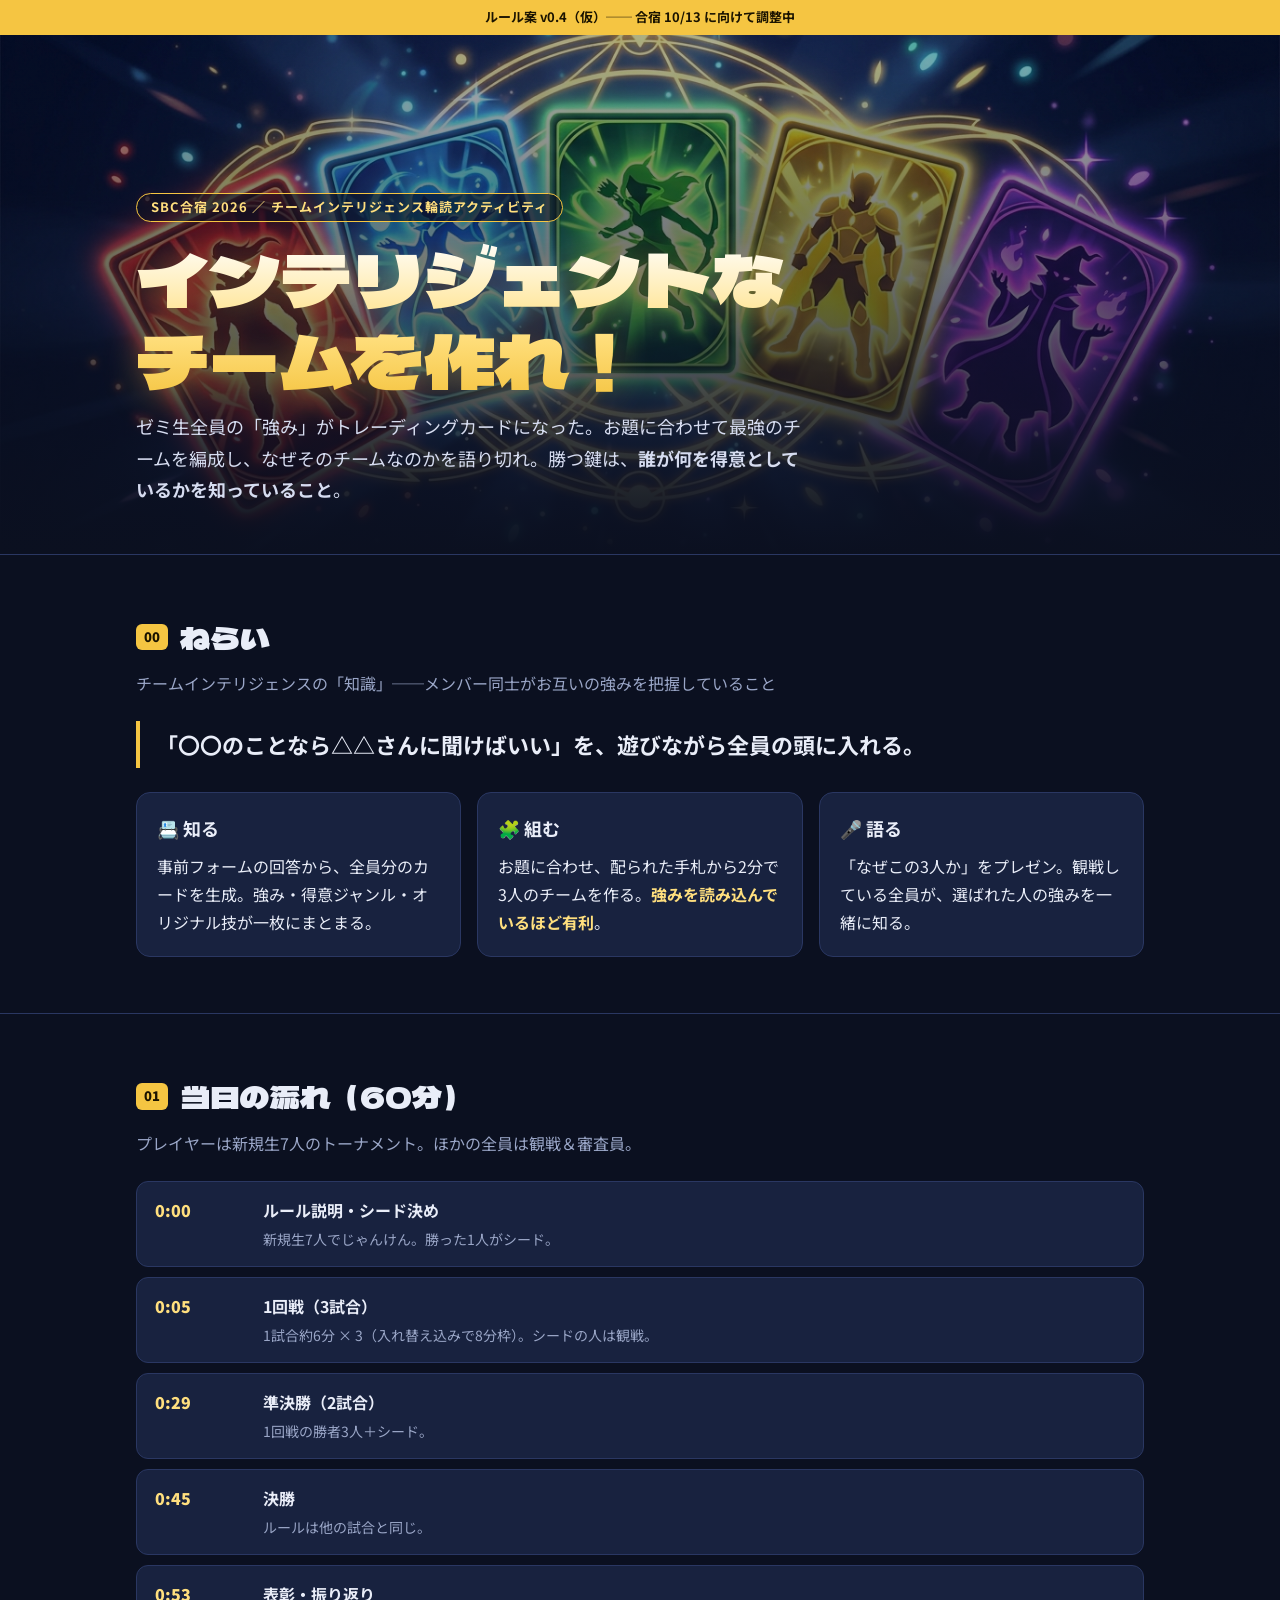
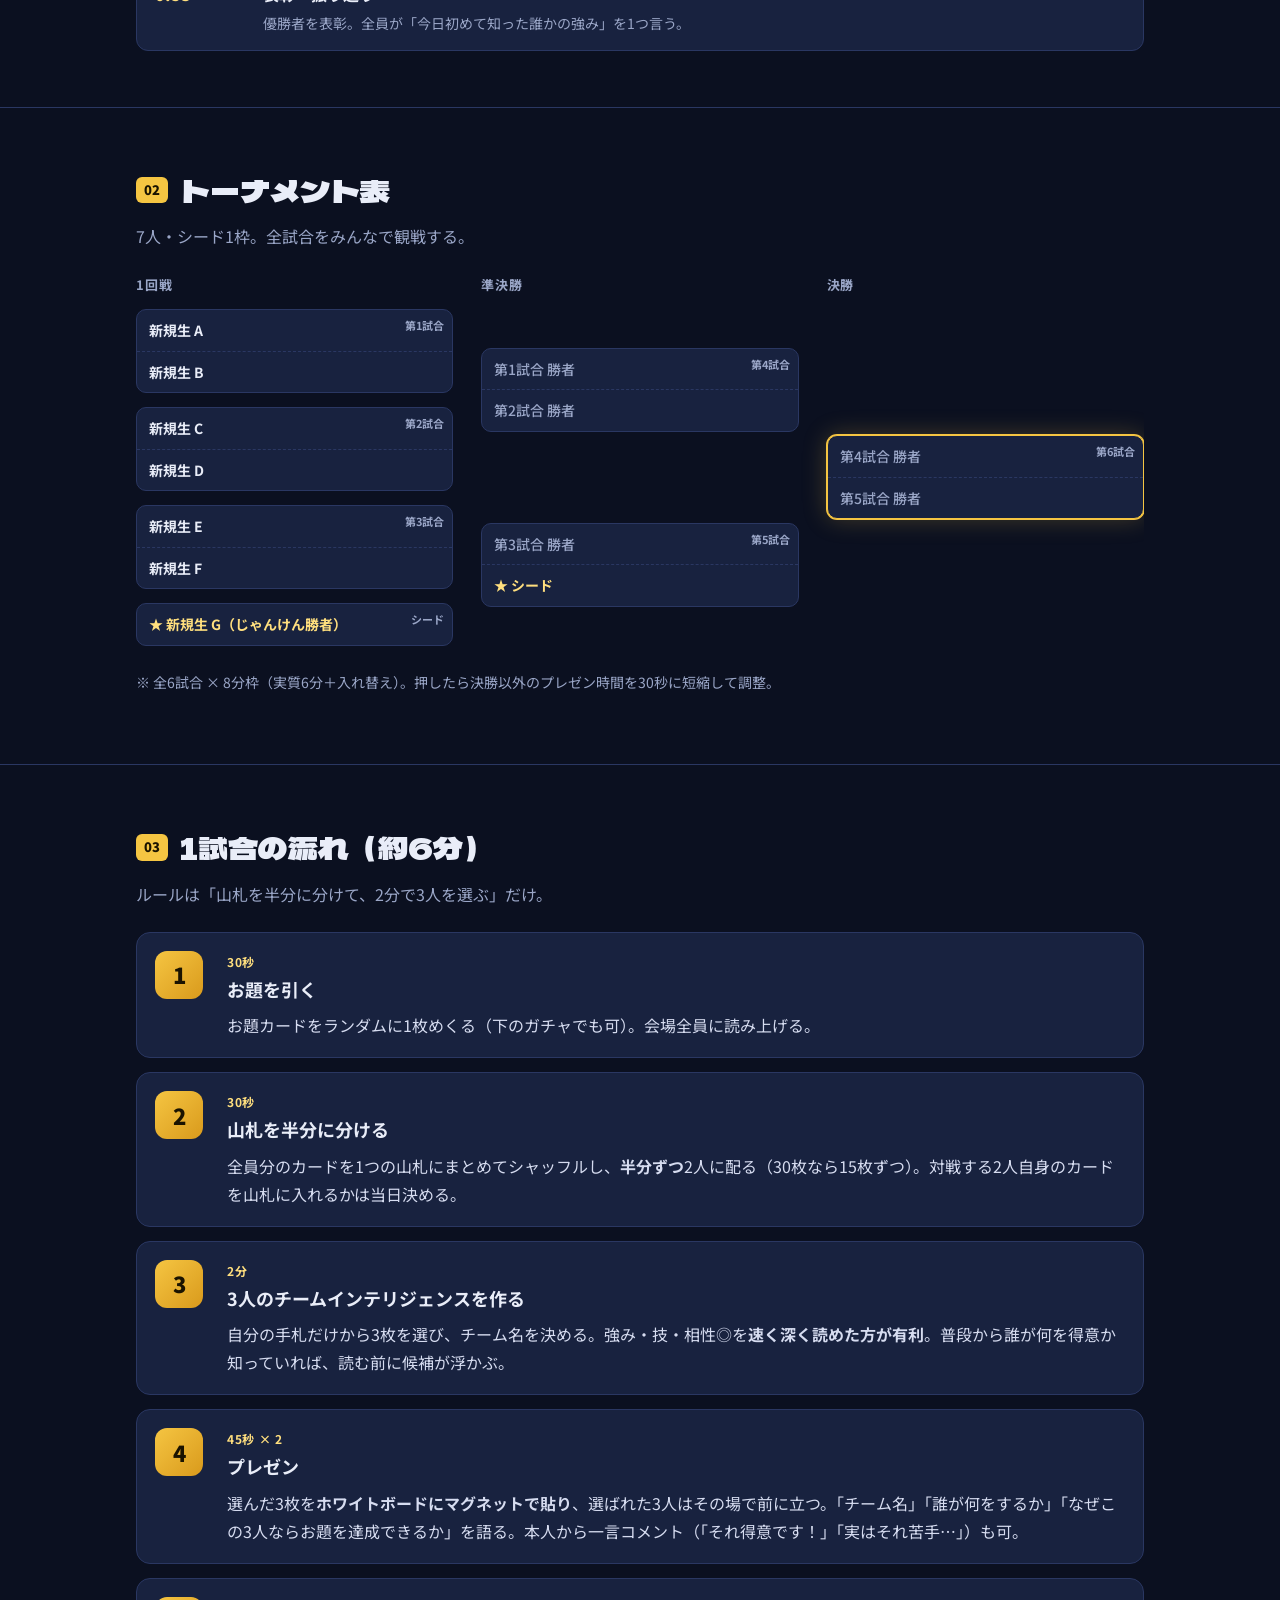
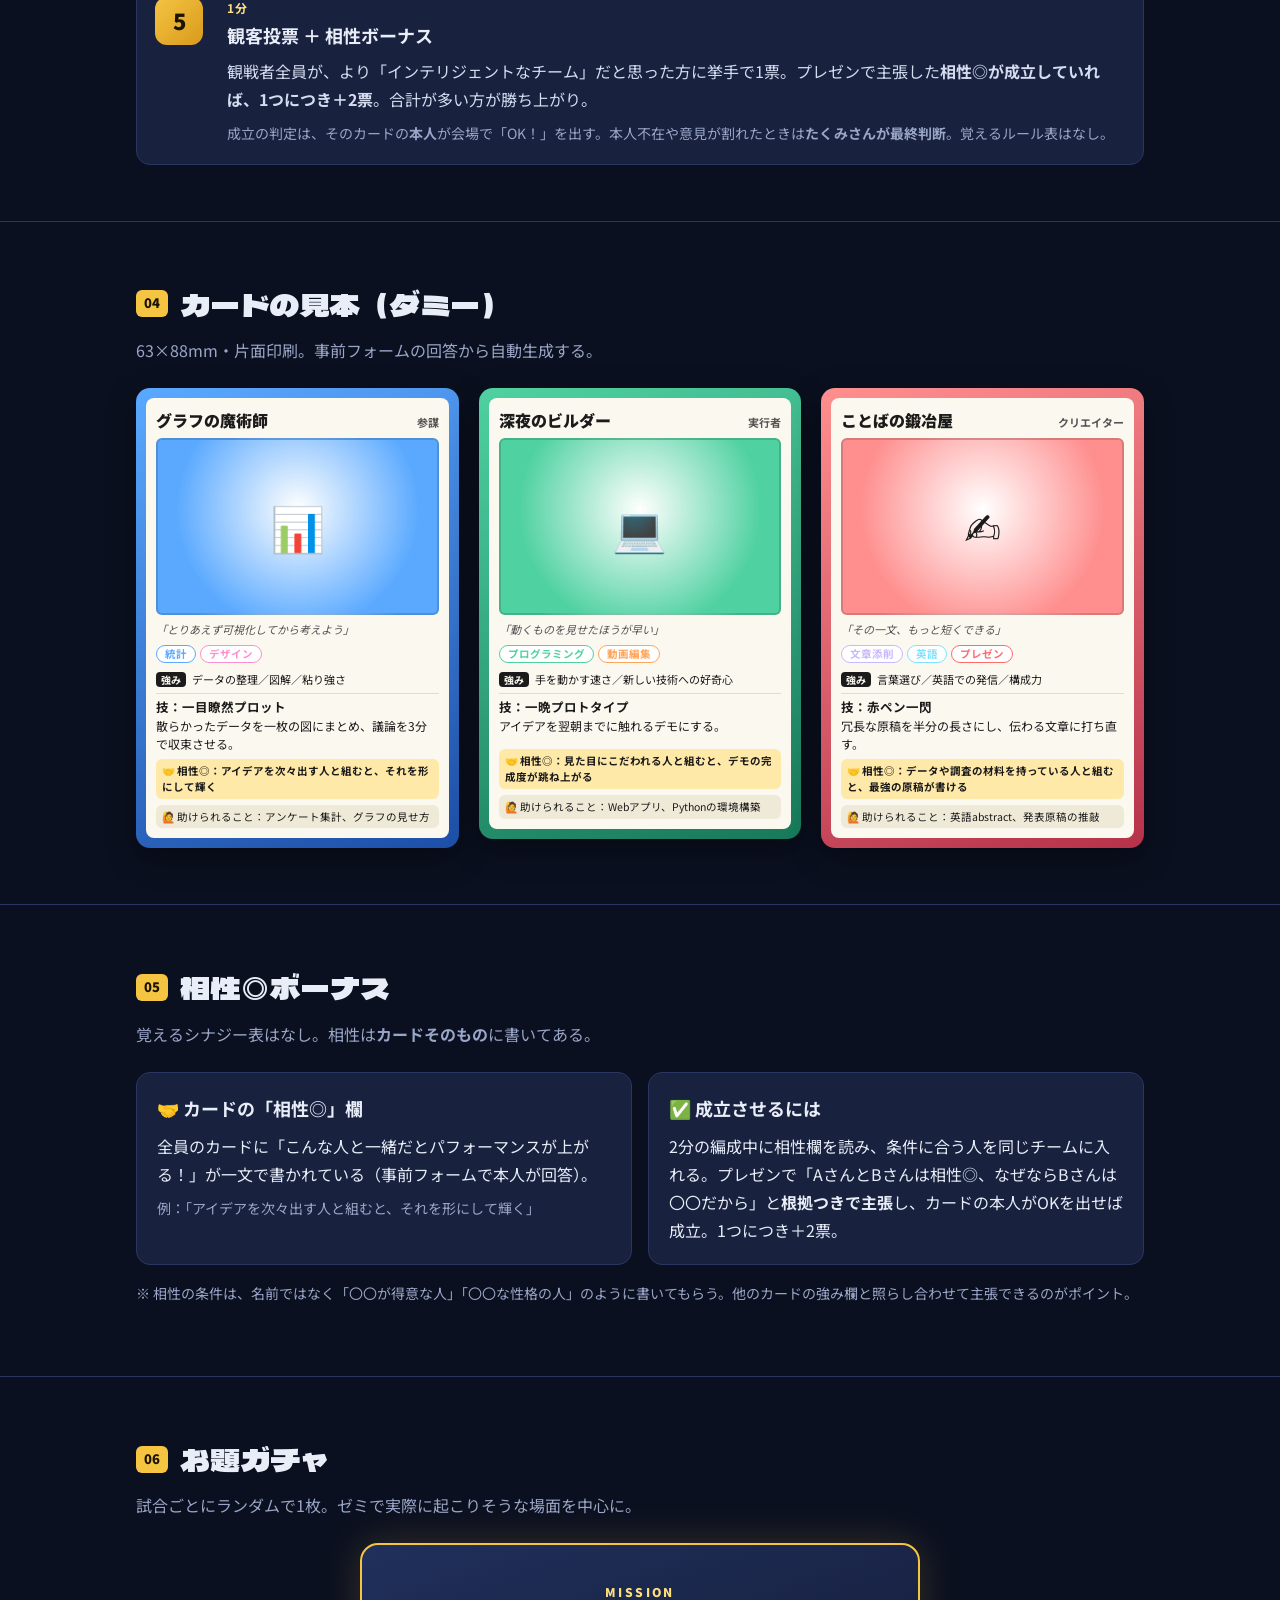
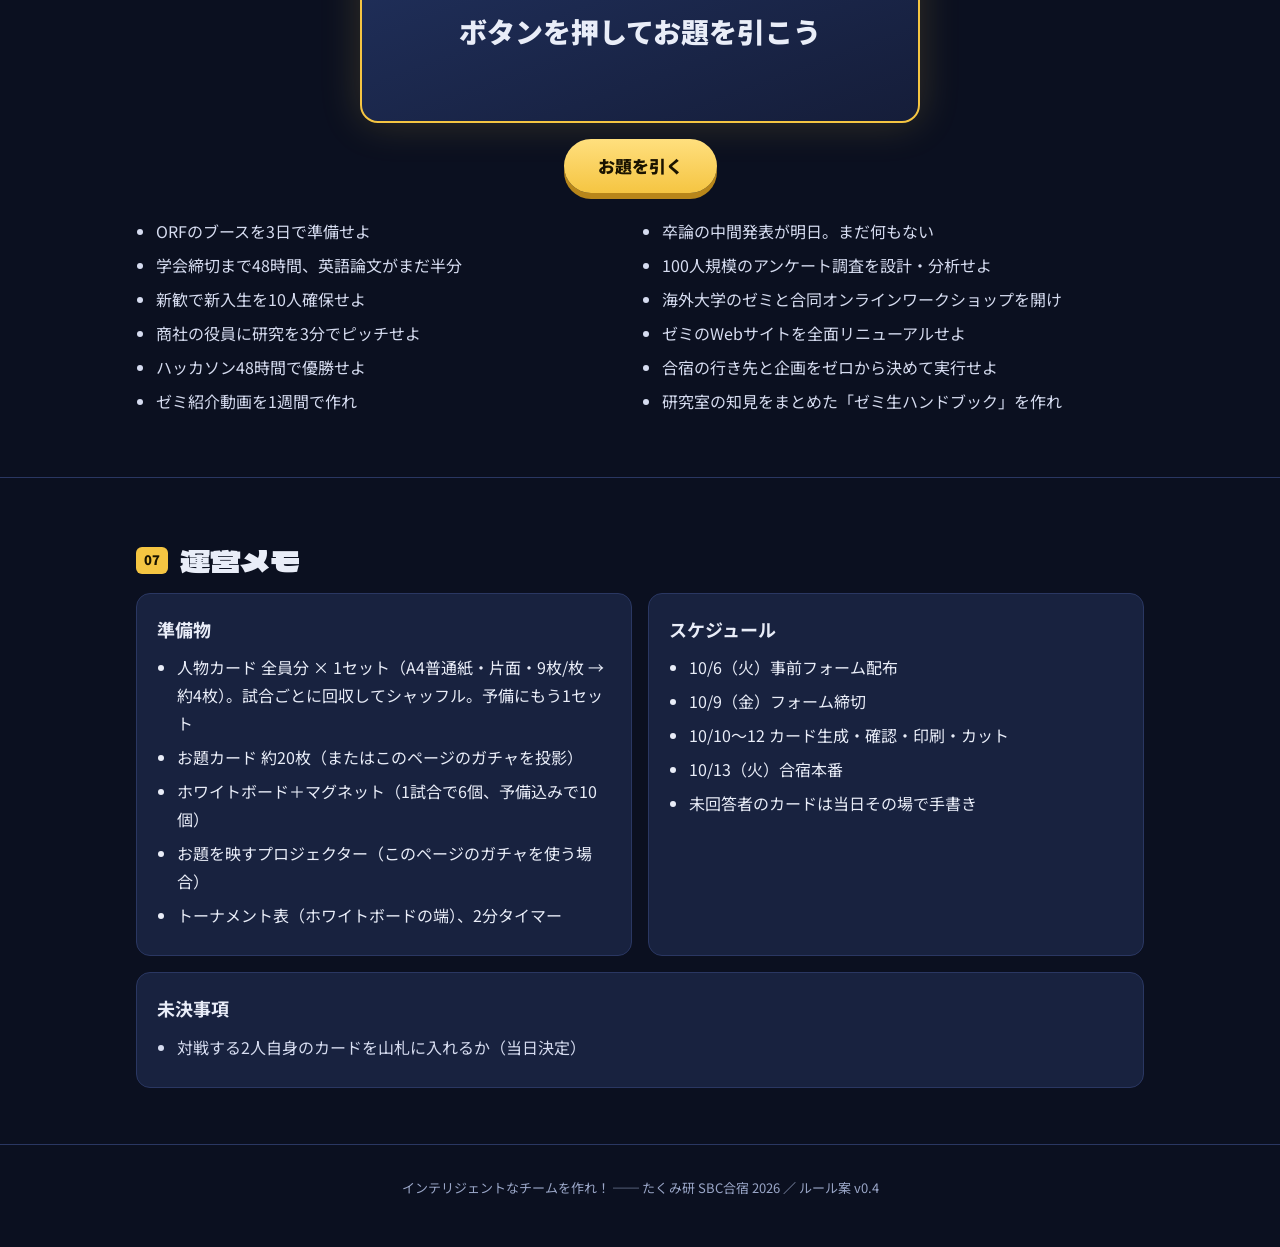
==== site/index.html @ b75a2017 "インテリジェントなチームを作れ！の仕様とルール説明ページを追加 Co-Authored-By: Claude Opus 5.5 (1M context) <noreply@anthropic.com>" ====
<!doctype html>
<html lang="ja">
<head>
<meta charset="utf-8">
<meta name="viewport" content="width=device-width, initial-scale=1">
<title>インテリジェントなチームを作れ！</title>
<meta name="description" content="SBC合宿 チームインテリジェンス輪読アクティビティ ルール説明（仮）">
<link rel="preconnect" href="https://fonts.googleapis.com">
<link rel="preconnect" href="https://fonts.gstatic.com" crossorigin>
<link href="https://fonts.googleapis.com/css2?family=Dela+Gothic+One&family=Noto+Sans+JP:wght@400;500;700;900&display=swap" rel="stylesheet">
<style>
:root{
  --bg:#0b1020; --bg2:#121a33; --panel:#18223f; --line:#2a3762;
  --text:#e9edf8; --muted:#9aa6c7; --gold:#f5c542; --gold2:#ffdf7e;
  --red:#ff6b6b; --blue:#5aa9ff; --green:#4fd1a1; --purple:#b48cff;
  --radius:14px;
}
*{box-sizing:border-box}
html{scroll-behavior:smooth}
body{margin:0;background:var(--bg);color:var(--text);font-family:"Noto Sans JP",system-ui,sans-serif;line-height:1.75;font-size:16px}
a{color:var(--gold2)}
.wrap{max-width:1040px;margin:0 auto;padding:0 16px}
.draft-banner{background:var(--gold);color:#1a1300;text-align:center;font-weight:700;font-size:13px;padding:6px 16px}

/* hero */
.hero{position:relative;min-height:520px;display:flex;align-items:flex-end;overflow:hidden;border-bottom:1px solid var(--line)}
.hero img{position:absolute;inset:0;width:100%;height:100%;object-fit:cover;opacity:.75}
.hero::after{content:"";position:absolute;inset:0;background:linear-gradient(180deg,rgba(11,16,32,.1) 0%,rgba(11,16,32,.55) 55%,var(--bg) 100%)}
.hero .wrap{position:relative;z-index:1;padding-bottom:48px;width:100%}
.eyebrow{display:inline-block;border:1px solid var(--gold);color:var(--gold2);border-radius:999px;padding:2px 14px;font-size:13px;font-weight:700;letter-spacing:.08em;background:rgba(11,16,32,.6)}
h1{font-family:"Dela Gothic One",sans-serif;font-weight:400;font-size:clamp(34px,7vw,72px);line-height:1.15;margin:14px 0 10px;
   background:linear-gradient(180deg,#fff 0%,var(--gold2) 60%,var(--gold) 100%);-webkit-background-clip:text;background-clip:text;color:transparent;
   filter:drop-shadow(0 4px 18px rgba(245,197,66,.35))}
.lead{font-size:clamp(15px,2.2vw,18px);color:#d6dcf0;max-width:680px;margin:0}

/* sections */
section{padding:56px 0;border-bottom:1px solid var(--line)}
h2{font-family:"Dela Gothic One",sans-serif;font-weight:400;font-size:clamp(22px,3.6vw,30px);margin:0 0 6px;display:flex;align-items:center;gap:12px}
h2 .num{font-family:"Noto Sans JP";font-weight:900;font-size:13px;color:#1a1300;background:var(--gold);border-radius:6px;padding:2px 8px}
.sub{color:var(--muted);margin:0 0 24px}
h3{font-size:18px;margin:0 0 8px}
.grid{display:grid;gap:16px}
.g2{grid-template-columns:repeat(auto-fit,minmax(280px,1fr))}
.g3{grid-template-columns:repeat(auto-fit,minmax(220px,1fr))}
.panel{background:var(--panel);border:1px solid var(--line);border-radius:var(--radius);padding:20px}
.panel p{margin:0}
.tag{display:inline-block;font-size:12px;font-weight:700;padding:1px 10px;border-radius:999px;border:1px solid currentColor;margin:2px 4px 2px 0;white-space:nowrap}
.t-stat{color:var(--blue)} .t-design{color:#ff8fd0} .t-prog{color:var(--green)} .t-eng{color:#7fe3ff}
.t-edit{color:#c9b8ff} .t-pres{color:var(--red)} .t-plan{color:var(--gold2)} .t-res{color:#9be37f} .t-video{color:#ffa65c}

/* concept */
.concept{display:grid;grid-template-columns:repeat(auto-fit,minmax(220px,1fr));gap:16px}
.concept .panel b{color:var(--gold2)}
.big-quote{font-size:clamp(18px,2.8vw,22px);font-weight:700;border-left:4px solid var(--gold);padding:4px 0 4px 16px;margin:0 0 24px}

/* timeline */
.timeline{list-style:none;margin:0;padding:0;display:grid;gap:10px}
.timeline li{display:grid;grid-template-columns:92px 1fr;gap:16px;align-items:start;background:var(--panel);border:1px solid var(--line);border-radius:12px;padding:14px 18px}
.timeline .time{font-weight:900;color:var(--gold2);font-variant-numeric:tabular-nums}
.timeline .what b{display:block}
.timeline .what span{color:var(--muted);font-size:14px}

/* bracket */
.bracket-wrap{overflow-x:auto;padding-bottom:8px}
.bracket{display:grid;grid-template-columns:repeat(3,minmax(190px,1fr));gap:28px;min-width:640px}
.round h4{margin:0 0 12px;font-size:13px;color:var(--muted);letter-spacing:.06em}
.round{display:flex;flex-direction:column}
.matches{display:flex;flex-direction:column;justify-content:space-around;flex:1;gap:14px}
.match{background:var(--panel);border:1px solid var(--line);border-radius:10px;overflow:hidden;position:relative}
.match .lbl{position:absolute;right:8px;top:6px;font-size:11px;color:var(--muted);font-weight:700}
.slot{padding:8px 12px;font-weight:700;font-size:14px}
.slot+.slot{border-top:1px dashed var(--line)}
.slot.seed{color:var(--gold2)}
.slot.tbd{color:var(--muted);font-weight:500}
.final .match{border-color:var(--gold);box-shadow:0 0 0 1px var(--gold),0 0 24px rgba(245,197,66,.25)}
.note{font-size:14px;color:var(--muted);margin-top:16px}

/* steps */
.steps{counter-reset:s;display:grid;gap:14px}
.step{display:grid;grid-template-columns:56px 1fr;gap:16px;background:var(--panel);border:1px solid var(--line);border-radius:var(--radius);padding:18px}
.step::before{counter-increment:s;content:counter(s);width:48px;height:48px;border-radius:12px;background:linear-gradient(135deg,var(--gold),#d99a1c);color:#1a1300;
  font-weight:900;font-size:22px;display:grid;place-items:center}
.step .meta{font-size:12px;font-weight:700;color:var(--gold2);letter-spacing:.06em}
.step h3{margin:2px 0 6px}
.step p{margin:0;color:#d6dcf0}
.step .eg{margin-top:8px;font-size:14px;color:var(--muted)}
.pill{display:inline-block;font-size:11px;font-weight:900;border-radius:6px;padding:1px 7px;margin-left:6px;vertical-align:2px}
.pill.d{background:#2b4a88;color:#cfe0ff} .pill.a{background:#7a2b3c;color:#ffd6de} .pill.c{background:#265c48;color:#cff5e5}

/* draft order */
.order{display:flex;flex-wrap:wrap;gap:6px;margin-top:8px}
.order span{font-size:13px;font-weight:700;padding:3px 10px;border-radius:8px}
.order .p1{background:#2b4a88} .order .p2{background:#7a2b3c}

/* cards */
.cards{display:grid;grid-template-columns:repeat(auto-fit,minmax(220px,1fr));gap:20px}
.tcard{aspect-ratio:63/88;border-radius:14px;padding:10px;background:linear-gradient(160deg,var(--c1),var(--c2));box-shadow:0 10px 30px rgba(0,0,0,.4);display:flex;flex-direction:column;color:#1b1b1b}
.tcard .inner{background:#fbf8ef;border-radius:8px;flex:1;display:flex;flex-direction:column;padding:10px;gap:6px;font-size:12px;line-height:1.5}
.tcard .head{display:flex;justify-content:space-between;align-items:baseline}
.tcard .name{font-weight:900;font-size:16px}
.tcard .role{font-size:11px;font-weight:700;color:#555}
.tcard .art{aspect-ratio:16/10;border-radius:6px;background:radial-gradient(circle at 50% 40%,rgba(255,255,255,.9),var(--c1) 70%);display:grid;place-items:center;font-size:44px;border:2px solid rgba(0,0,0,.15)}
.tcard .catch{font-style:italic;color:#555;font-size:11px}
.tcard .tags .tag{background:#fff;font-size:10.5px;padding:0 8px}
.tcard .str{font-size:11px}
.tcard .str b{background:#1b1b1b;color:#fbf8ef;border-radius:4px;padding:0 5px;margin-right:4px;font-size:10px}
.tcard .move{border-top:1px solid #ddd;padding-top:4px}
.tcard .move b{display:block;font-size:12.5px}
.tcard .aisho{margin-top:auto;font-size:10.5px;font-weight:700;background:#ffe9a8;border-radius:6px;padding:4px 6px}
.tcard .help{font-size:10.5px;background:#efe9d8;border-radius:6px;padding:4px 6px}

/* aisho */
table{width:100%;border-collapse:collapse;font-size:15px}
th,td{text-align:left;padding:10px 12px;border-bottom:1px solid var(--line);vertical-align:top}
th{font-size:12px;color:var(--muted);letter-spacing:.06em}
td.name{font-weight:900;color:var(--gold2);white-space:nowrap}
.table-wrap{overflow-x:auto;background:var(--panel);border:1px solid var(--line);border-radius:var(--radius)}

/* odai */
.gacha{display:grid;gap:16px;grid-template-columns:1fr;justify-items:center;text-align:center}
.odai-card{width:min(100%,560px);min-height:180px;border-radius:18px;padding:26px 24px;background:linear-gradient(160deg,#20305c,#151d39);border:2px solid var(--gold);
  box-shadow:0 0 40px rgba(245,197,66,.18);display:flex;flex-direction:column;justify-content:center;gap:10px}
.odai-card .k{font-size:12px;letter-spacing:.2em;color:var(--gold2);font-weight:900}
.odai-card .t{font-size:clamp(20px,3.4vw,28px);font-weight:900;line-height:1.4}
.odai-card .d{color:var(--muted);font-size:14px}
.odai-card.spin{animation:pop .45s ease}
@keyframes pop{0%{transform:scale(.94) rotateY(70deg);opacity:.2}100%{transform:none;opacity:1}}
button.draw{font:inherit;font-weight:900;font-size:17px;border:0;border-radius:999px;padding:12px 34px;cursor:pointer;color:#1a1300;
  background:linear-gradient(180deg,var(--gold2),var(--gold));box-shadow:0 6px 0 #b8861a}
button.draw:active{transform:translateY(3px);box-shadow:0 3px 0 #b8861a}
.odai-list{columns:2 280px;column-gap:24px;margin:24px 0 0;padding-left:20px;text-align:left;color:#d6dcf0}
.odai-list li{break-inside:avoid;margin-bottom:6px}

.karuta{display:grid;grid-template-columns:repeat(auto-fit,minmax(220px,1fr));gap:12px}
.karuta div{background:#f3ead2;color:#3a2a10;border-radius:10px;padding:14px 16px;font-weight:700;border:3px double #b48a3a}
.karuta small{display:block;font-weight:500;color:#7a6a4a;margin-top:4px}

ul.check{margin:0;padding-left:20px}
ul.check li{margin-bottom:6px}
.open li{color:#d6dcf0}
footer{padding:32px 0 48px;color:var(--muted);font-size:13px;text-align:center}

@media (max-width:560px){
  .timeline li{grid-template-columns:1fr;gap:2px}
  .step{grid-template-columns:1fr}
  .hero{min-height:440px}
}
</style>
</head>
<body>

<div class="draft-banner">ルール案 v0.4（仮）── 合宿 10/13 に向けて調整中</div>

<header class="hero">
  <img src="images/hero.jpg" alt="">
  <div class="wrap">
    <span class="eyebrow">SBC合宿 2026 ／ チームインテリジェンス輪読アクティビティ</span>
    <h1>インテリジェントな<br>チームを作れ！</h1>
    <p class="lead">ゼミ生全員の「強み」がトレーディングカードになった。お題に合わせて最強のチームを編成し、なぜそのチームなのかを語り切れ。勝つ鍵は、<b>誰が何を得意としているかを知っていること</b>。</p>
  </div>
</header>

<main>

<section id="why">
  <div class="wrap">
    <h2><span class="num">00</span>ねらい</h2>
    <p class="sub">チームインテリジェンスの「知識」──メンバー同士がお互いの強みを把握していること</p>
    <p class="big-quote">「〇〇のことなら△△さんに聞けばいい」を、遊びながら全員の頭に入れる。</p>
    <div class="concept">
      <div class="panel"><h3>📇 知る</h3><p>事前フォームの回答から、全員分のカードを生成。強み・得意ジャンル・オリジナル技が一枚にまとまる。</p></div>
      <div class="panel"><h3>🧩 組む</h3><p>お題に合わせ、配られた手札から2分で3人のチームを作る。<b>強みを読み込んでいるほど有利</b>。</p></div>
      <div class="panel"><h3>🎤 語る</h3><p>「なぜこの3人か」をプレゼン。観戦している全員が、選ばれた人の強みを一緒に知る。</p></div>
    </div>
  </div>
</section>

<section id="flow">
  <div class="wrap">
    <h2><span class="num">01</span>当日の流れ（60分）</h2>
    <p class="sub">プレイヤーは新規生7人のトーナメント。ほかの全員は観戦＆審査員。</p>
    <ol class="timeline">
      <li><div class="time">0:00</div><div class="what"><b>ルール説明・シード決め</b><span>新規生7人でじゃんけん。勝った1人がシード。</span></div></li>
      <li><div class="time">0:05</div><div class="what"><b>1回戦（3試合）</b><span>1試合約6分 × 3（入れ替え込みで8分枠）。シードの人は観戦。</span></div></li>
      <li><div class="time">0:29</div><div class="what"><b>準決勝（2試合）</b><span>1回戦の勝者3人＋シード。</span></div></li>
      <li><div class="time">0:45</div><div class="what"><b>決勝</b><span>ルールは他の試合と同じ。</span></div></li>
      <li><div class="time">0:53</div><div class="what"><b>表彰・振り返り</b><span>優勝者を表彰。全員が「今日初めて知った誰かの強み」を1つ言う。</span></div></li>
    </ol>
  </div>
</section>

<section id="bracket">
  <div class="wrap">
    <h2><span class="num">02</span>トーナメント表</h2>
    <p class="sub">7人・シード1枠。全試合をみんなで観戦する。</p>
    <div class="bracket-wrap">
      <div class="bracket">
        <div class="round">
          <h4>1回戦</h4>
          <div class="matches">
            <div class="match"><span class="lbl">第1試合</span><div class="slot">新規生 A</div><div class="slot">新規生 B</div></div>
            <div class="match"><span class="lbl">第2試合</span><div class="slot">新規生 C</div><div class="slot">新規生 D</div></div>
            <div class="match"><span class="lbl">第3試合</span><div class="slot">新規生 E</div><div class="slot">新規生 F</div></div>
            <div class="match"><span class="lbl">シード</span><div class="slot seed">★ 新規生 G（じゃんけん勝者）</div></div>
          </div>
        </div>
        <div class="round">
          <h4>準決勝</h4>
          <div class="matches">
            <div class="match"><span class="lbl">第4試合</span><div class="slot tbd">第1試合 勝者</div><div class="slot tbd">第2試合 勝者</div></div>
            <div class="match"><span class="lbl">第5試合</span><div class="slot tbd">第3試合 勝者</div><div class="slot seed">★ シード</div></div>
          </div>
        </div>
        <div class="round final">
          <h4>決勝</h4>
          <div class="matches">
            <div class="match"><span class="lbl">第6試合</span><div class="slot tbd">第4試合 勝者</div><div class="slot tbd">第5試合 勝者</div></div>
          </div>
        </div>
      </div>
    </div>
    <p class="note">※ 全6試合 × 8分枠（実質6分＋入れ替え）。押したら決勝以外のプレゼン時間を30秒に短縮して調整。</p>
  </div>
</section>

<section id="match">
  <div class="wrap">
    <h2><span class="num">03</span>1試合の流れ（約6分）</h2>
    <p class="sub">ルールは「山札を半分に分けて、2分で3人を選ぶ」だけ。</p>
    <div class="steps">
      <div class="step"><div>
        <div class="meta">30秒</div>
        <h3>お題を引く</h3>
        <p>お題カードをランダムに1枚めくる（下のガチャでも可）。会場全員に読み上げる。</p>
      </div></div>
      <div class="step"><div>
        <div class="meta">30秒</div>
        <h3>山札を半分に分ける</h3>
        <p>全員分のカードを1つの山札にまとめてシャッフルし、<b>半分ずつ</b>2人に配る（30枚なら15枚ずつ）。対戦する2人自身のカードを山札に入れるかは当日決める。</p>
      </div></div>
      <div class="step"><div>
        <div class="meta">2分</div>
        <h3>3人のチームインテリジェンスを作る</h3>
        <p>自分の手札だけから3枚を選び、チーム名を決める。強み・技・相性◎を<b>速く深く読めた方が有利</b>。普段から誰が何を得意か知っていれば、読む前に候補が浮かぶ。</p>
      </div></div>
      <div class="step"><div>
        <div class="meta">45秒 × 2</div>
        <h3>プレゼン</h3>
        <p>選んだ3枚を<b>ホワイトボードにマグネットで貼り</b>、選ばれた3人はその場で前に立つ。「チーム名」「誰が何をするか」「なぜこの3人ならお題を達成できるか」を語る。本人から一言コメント（「それ得意です！」「実はそれ苦手…」）も可。</p>
      </div></div>
      <div class="step"><div>
        <div class="meta">1分</div>
        <h3>観客投票 ＋ 相性ボーナス</h3>
        <p>観戦者全員が、より「インテリジェントなチーム」だと思った方に挙手で1票。プレゼンで主張した<b>相性◎が成立していれば、1つにつき＋2票</b>。合計が多い方が勝ち上がり。</p>
        <p class="eg">成立の判定は、そのカードの<b>本人</b>が会場で「OK！」を出す。本人不在や意見が割れたときは<b>たくみさんが最終判断</b>。覚えるルール表はなし。</p>
      </div></div>
    </div>
  </div>
</section>

<section id="cards">
  <div class="wrap">
    <h2><span class="num">04</span>カードの見本（ダミー）</h2>
    <p class="sub">63×88mm・片面印刷。事前フォームの回答から自動生成する。</p>
    <div class="cards">
      <div class="tcard" style="--c1:#5aa9ff;--c2:#1d4fa8"><div class="inner">
        <div class="head"><span class="name">グラフの魔術師</span><span class="role">参謀</span></div>
        <div class="art">📊</div>
        <div class="catch">「とりあえず可視化してから考えよう」</div>
        <div class="tags"><span class="tag t-stat">統計</span><span class="tag t-design">デザイン</span></div>
        <div class="str"><b>強み</b> データの整理／図解／粘り強さ</div>
        <div class="move"><b>技：一目瞭然プロット</b>散らかったデータを一枚の図にまとめ、議論を3分で収束させる。</div>
        <div class="aisho">🤝 相性◎：アイデアを次々出す人と組むと、それを形にして輝く</div>
        <div class="help">🙋 助けられること：アンケート集計、グラフの見せ方</div>
      </div></div>
      <div class="tcard" style="--c1:#4fd1a1;--c2:#17795a"><div class="inner">
        <div class="head"><span class="name">深夜のビルダー</span><span class="role">実行者</span></div>
        <div class="art">💻</div>
        <div class="catch">「動くものを見せたほうが早い」</div>
        <div class="tags"><span class="tag t-prog">プログラミング</span><span class="tag t-video">動画編集</span></div>
        <div class="str"><b>強み</b> 手を動かす速さ／新しい技術への好奇心</div>
        <div class="move"><b>技：一晩プロトタイプ</b>アイデアを翌朝までに触れるデモにする。</div>
        <div class="aisho">🤝 相性◎：見た目にこだわれる人と組むと、デモの完成度が跳ね上がる</div>
        <div class="help">🙋 助けられること：Webアプリ、Pythonの環境構築</div>
      </div></div>
      <div class="tcard" style="--c1:#ff8f8f;--c2:#b6324a"><div class="inner">
        <div class="head"><span class="name">ことばの鍛冶屋</span><span class="role">クリエイター</span></div>
        <div class="art">✍️</div>
        <div class="catch">「その一文、もっと短くできる」</div>
        <div class="tags"><span class="tag t-edit">文章添削</span><span class="tag t-eng">英語</span><span class="tag t-pres">プレゼン</span></div>
        <div class="str"><b>強み</b> 言葉選び／英語での発信／構成力</div>
        <div class="move"><b>技：赤ペン一閃</b>冗長な原稿を半分の長さにし、伝わる文章に打ち直す。</div>
        <div class="aisho">🤝 相性◎：データや調査の材料を持っている人と組むと、最強の原稿が書ける</div>
        <div class="help">🙋 助けられること：英語abstract、発表原稿の推敲</div>
      </div></div>
    </div>
  </div>
</section>

<section id="synergy">
  <div class="wrap">
    <h2><span class="num">05</span>相性◎ボーナス</h2>
    <p class="sub">覚えるシナジー表はなし。相性は<b>カードそのもの</b>に書いてある。</p>
    <div class="grid g2">
      <div class="panel">
        <h3>🤝 カードの「相性◎」欄</h3>
        <p>全員のカードに「こんな人と一緒だとパフォーマンスが上がる！」が一文で書かれている（事前フォームで本人が回答）。</p>
        <p class="eg" style="margin-top:8px;color:var(--muted);font-size:14px">例：「アイデアを次々出す人と組むと、それを形にして輝く」</p>
      </div>
      <div class="panel">
        <h3>✅ 成立させるには</h3>
        <p>2分の編成中に相性欄を読み、条件に合う人を同じチームに入れる。プレゼンで「AさんとBさんは相性◎、なぜならBさんは〇〇だから」と<b>根拠つきで主張</b>し、カードの本人がOKを出せば成立。1つにつき＋2票。</p>
      </div>
    </div>
    <p class="note">※ 相性の条件は、名前ではなく「〇〇が得意な人」「〇〇な性格の人」のように書いてもらう。他のカードの強み欄と照らし合わせて主張できるのがポイント。</p>
  </div>
</section>

<section id="odai">
  <div class="wrap">
    <h2><span class="num">06</span>お題ガチャ</h2>
    <p class="sub">試合ごとにランダムで1枚。ゼミで実際に起こりそうな場面を中心に。</p>
    <div class="gacha">
      <div class="odai-card" id="odai" aria-live="polite">
        <div class="k">MISSION</div>
        <div class="t">ボタンを押してお題を引こう</div>
        <div class="d">&nbsp;</div>
      </div>
      <button class="draw" id="draw" type="button">お題を引く</button>
    </div>
    <ul class="odai-list" id="odai-list"></ul>
  </div>
</section>

<section id="prep">
  <div class="wrap">
    <h2><span class="num">07</span>運営メモ</h2>
    <div class="grid g2">
      <div class="panel">
        <h3>準備物</h3>
        <ul class="check">
          <li>人物カード 全員分 × 1セット（A4普通紙・片面・9枚/枚 → 約4枚）。試合ごとに回収してシャッフル。予備にもう1セット</li>
          <li>お題カード 約20枚（またはこのページのガチャを投影）</li>
          <li>ホワイトボード＋マグネット（1試合で6個、予備込みで10個）</li>
          <li>お題を映すプロジェクター（このページのガチャを使う場合）</li>
          <li>トーナメント表（ホワイトボードの端）、2分タイマー</li>
        </ul>
      </div>
      <div class="panel">
        <h3>スケジュール</h3>
        <ul class="check">
          <li>10/6（火）事前フォーム配布</li>
          <li>10/9（金）フォーム締切</li>
          <li>10/10〜12 カード生成・確認・印刷・カット</li>
          <li>10/13（火）合宿本番</li>
          <li>未回答者のカードは当日その場で手書き</li>
        </ul>
      </div>
    </div>
    <div class="panel" style="margin-top:16px">
      <h3>未決事項</h3>
      <ul class="check open">
        <li>対戦する2人自身のカードを山札に入れるか（当日決定）</li>
      </ul>
    </div>
  </div>
</section>

</main>

<footer>インテリジェントなチームを作れ！ ── たくみ研 SBC合宿 2026 ／ ルール案 v0.4</footer>

<script>
const ODAI = [
  ["ORFのブースを3日で準備せよ","展示物・ポスター・デモ・当日の説明まで、全部ゼロから。"],
  ["学会締切まで48時間、英語論文がまだ半分","しかも分析の図もまだ仮のまま。"],
  ["新歓で新入生を10人確保せよ","説明会・SNS発信・個別フォローまで。"],
  ["商社の役員に研究を3分でピッチせよ","専門外の人に価値を伝え、共同研究の約束を取り付ける。"],
  ["ハッカソン48時間で優勝せよ","テーマは当日発表。動くプロダクトと発表が必要。"],
  ["ゼミ紹介動画を1週間で作れ","企画・撮影・編集・公開まで。"],
  ["卒論の中間発表が明日。まだ何もない","テーマの整理から、スライドと発表まで一晩で。"],
  ["100人規模のアンケート調査を設計・分析せよ","設問設計、配布、集計、結果報告まで。"],
  ["海外大学のゼミと合同オンラインワークショップを開け","英語での進行と、当日のファシリテーション。"],
  ["ゼミのWebサイトを全面リニューアルせよ","中身の取材・文章・デザイン・実装まで。"],
  ["合宿の行き先と企画をゼロから決めて実行せよ","予算・移動・コンテンツ・当日の運営。"],
  ["研究室の知見をまとめた「ゼミ生ハンドブック」を作れ","聞き取り・整理・執筆・デザイン。"]
];
const card = document.getElementById("odai");
const list = document.getElementById("odai-list");
ODAI.forEach(([t]) => { const li = document.createElement("li"); li.textContent = t; list.appendChild(li); });
let last = -1;
document.getElementById("draw").addEventListener("click", () => {
  let i; do { i = Math.floor(Math.random() * ODAI.length); } while (i === last && ODAI.length > 1);
  last = i;
  card.querySelector(".t").textContent = ODAI[i][0];
  card.querySelector(".d").textContent = ODAI[i][1];
  card.classList.remove("spin"); void card.offsetWidth; card.classList.add("spin");
});
</script>
</body>
</html>
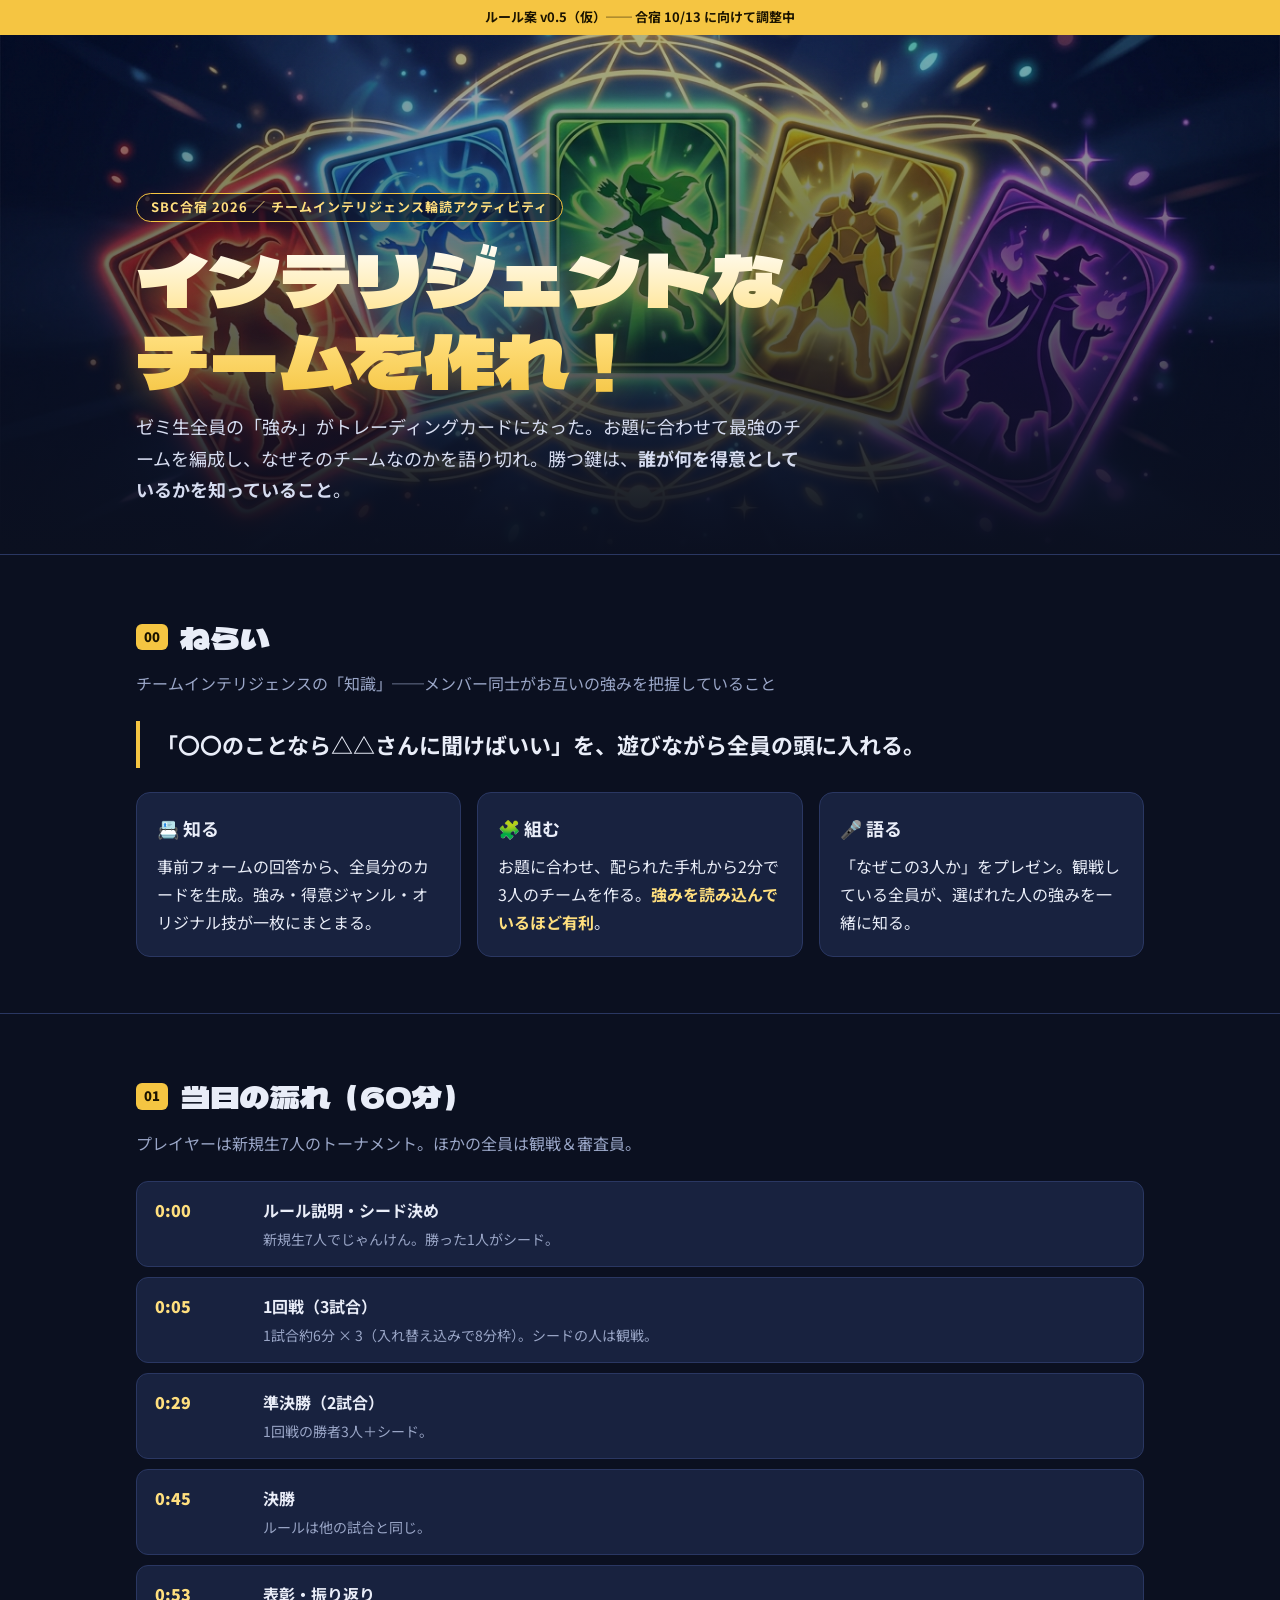
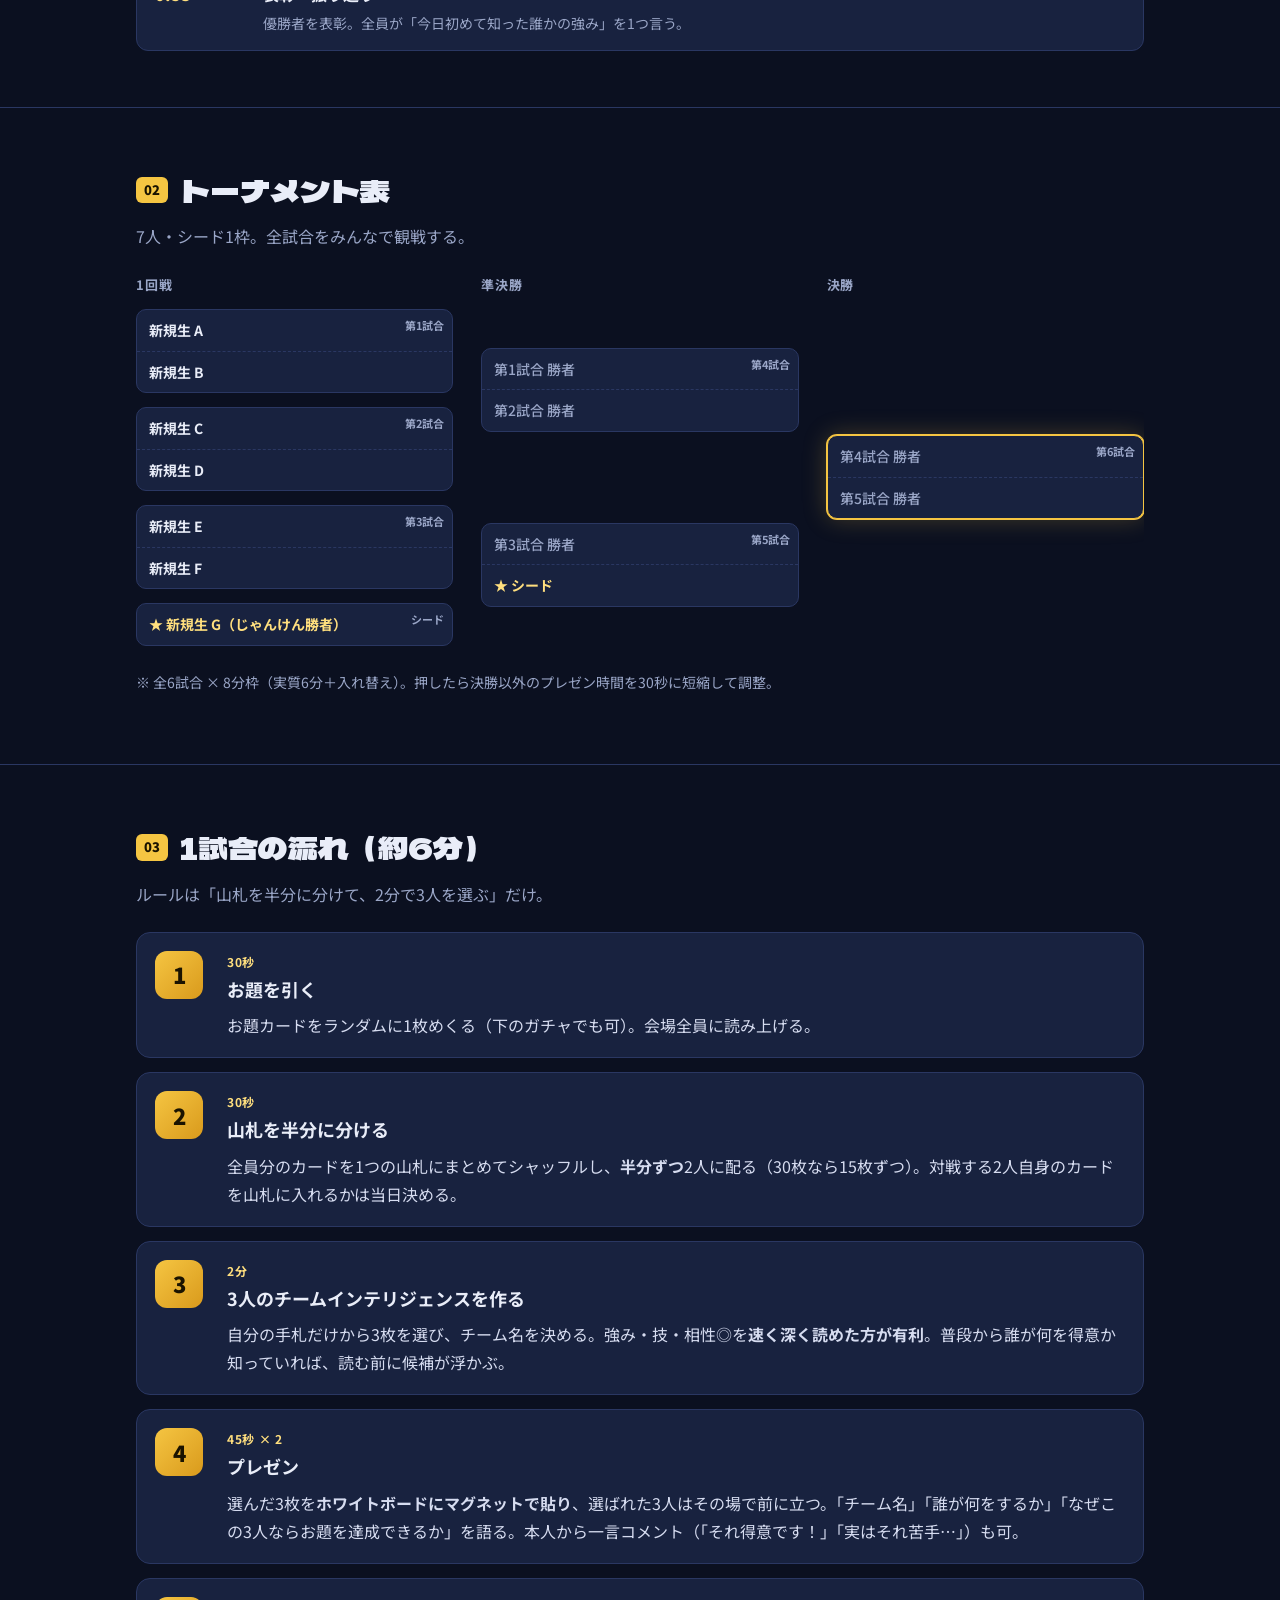
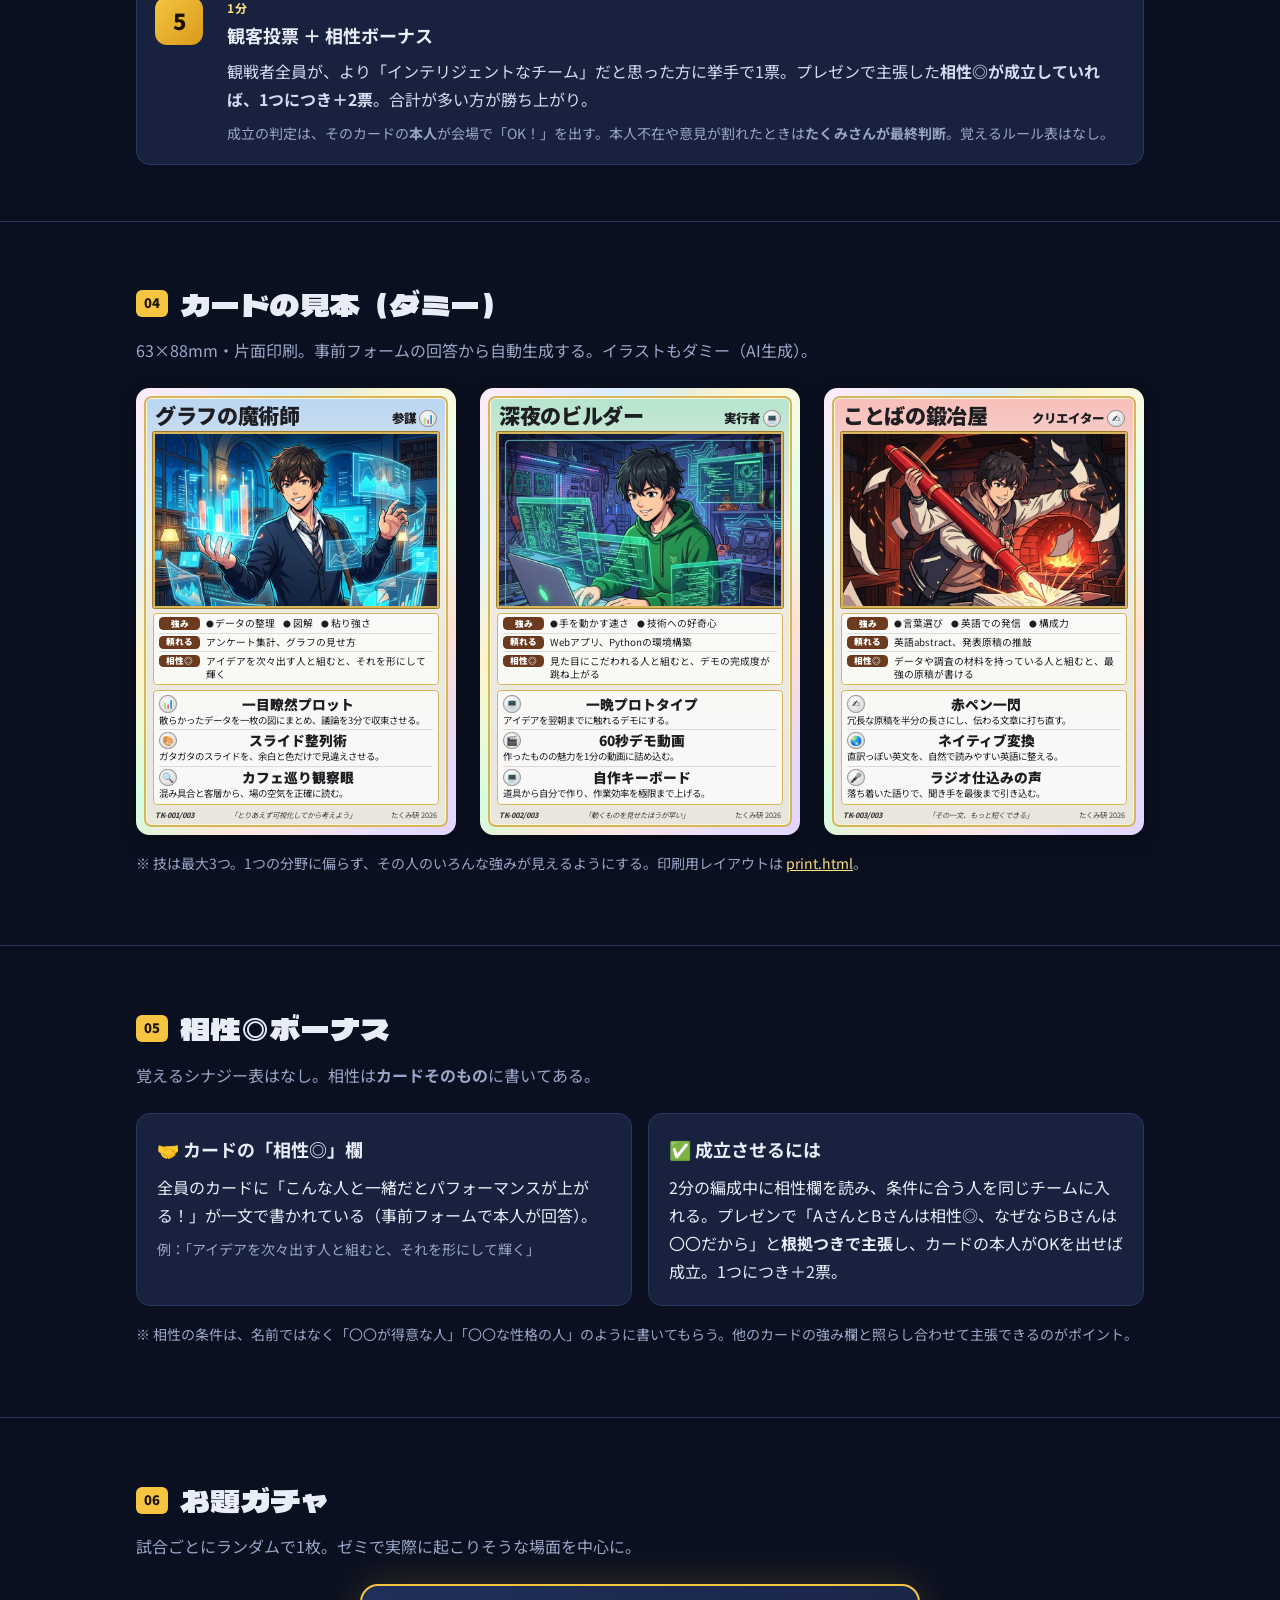
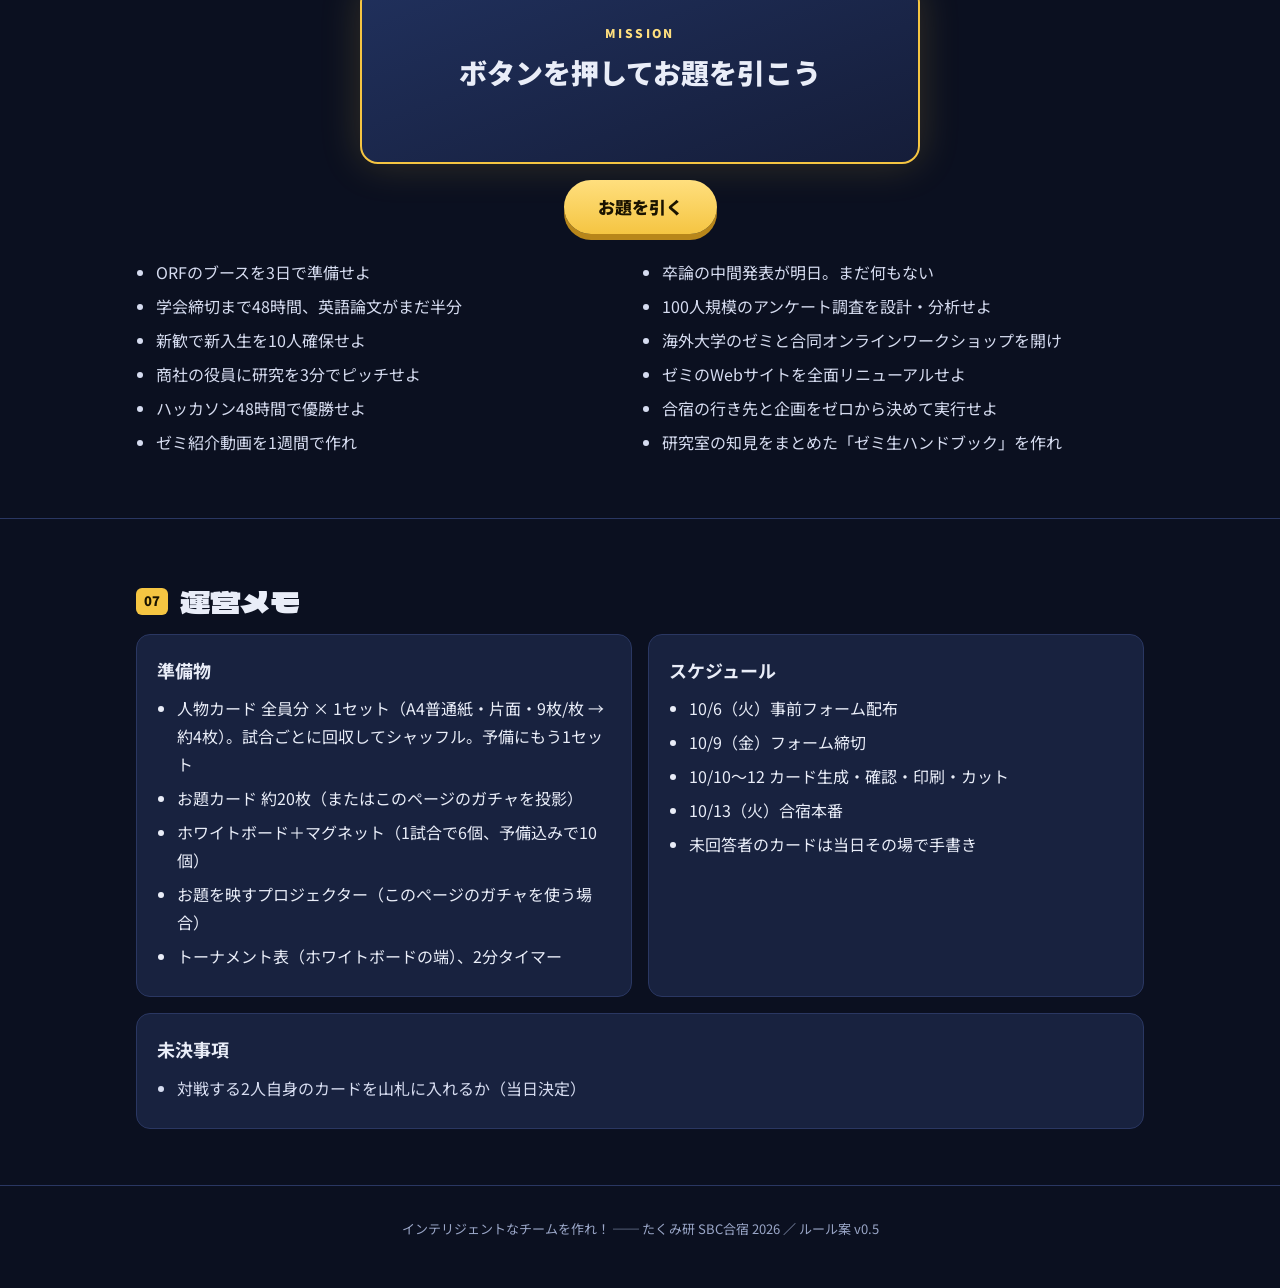
==== commit 5000de96: "カードを参考ビジュアル寄りのトレカデザインにし、技を3つに - カードテンプレート(card.css/card.js)を表示と印刷で共用 - 印刷シート print.html（A4に9枚・トンボ付き）" ====
--- a/site/index.html
+++ b/site/index.html
@@ -93,22 +93,8 @@
 .order .p1{background:#2b4a88} .order .p2{background:#7a2b3c}
 
 /* cards */
-.cards{display:grid;grid-template-columns:repeat(auto-fit,minmax(220px,1fr));gap:20px}
-.tcard{aspect-ratio:63/88;border-radius:14px;padding:10px;background:linear-gradient(160deg,var(--c1),var(--c2));box-shadow:0 10px 30px rgba(0,0,0,.4);display:flex;flex-direction:column;color:#1b1b1b}
-.tcard .inner{background:#fbf8ef;border-radius:8px;flex:1;display:flex;flex-direction:column;padding:10px;gap:6px;font-size:12px;line-height:1.5}
-.tcard .head{display:flex;justify-content:space-between;align-items:baseline}
-.tcard .name{font-weight:900;font-size:16px}
-.tcard .role{font-size:11px;font-weight:700;color:#555}
-.tcard .art{aspect-ratio:16/10;border-radius:6px;background:radial-gradient(circle at 50% 40%,rgba(255,255,255,.9),var(--c1) 70%);display:grid;place-items:center;font-size:44px;border:2px solid rgba(0,0,0,.15)}
-.tcard .catch{font-style:italic;color:#555;font-size:11px}
-.tcard .tags .tag{background:#fff;font-size:10.5px;padding:0 8px}
-.tcard .str{font-size:11px}
-.tcard .str b{background:#1b1b1b;color:#fbf8ef;border-radius:4px;padding:0 5px;margin-right:4px;font-size:10px}
-.tcard .move{border-top:1px solid #ddd;padding-top:4px}
-.tcard .move b{display:block;font-size:12.5px}
-.tcard .aisho{margin-top:auto;font-size:10.5px;font-weight:700;background:#ffe9a8;border-radius:6px;padding:4px 6px}
-.tcard .help{font-size:10.5px;background:#efe9d8;border-radius:6px;padding:4px 6px}
-
+.cards{display:grid;grid-template-columns:repeat(auto-fit,minmax(250px,1fr));gap:24px;align-items:start}
+.cards .card{max-width:340px;margin:0 auto}
 /* aisho */
 table{width:100%;border-collapse:collapse;font-size:15px}
 th,td{text-align:left;padding:10px 12px;border-bottom:1px solid var(--line);vertical-align:top}
@@ -146,10 +132,11 @@
   .hero{min-height:440px}
 }
 </style>
+<link rel="stylesheet" href="card.css">
 </head>
 <body>
 
-<div class="draft-banner">ルール案 v0.4（仮）── 合宿 10/13 に向けて調整中</div>
+<div class="draft-banner">ルール案 v0.5（仮）── 合宿 10/13 に向けて調整中</div>
 
 <header class="hero">
   <img src="images/hero.jpg" alt="">
@@ -261,39 +248,9 @@
 <section id="cards">
   <div class="wrap">
     <h2><span class="num">04</span>カードの見本（ダミー）</h2>
-    <p class="sub">63×88mm・片面印刷。事前フォームの回答から自動生成する。</p>
-    <div class="cards">
-      <div class="tcard" style="--c1:#5aa9ff;--c2:#1d4fa8"><div class="inner">
-        <div class="head"><span class="name">グラフの魔術師</span><span class="role">参謀</span></div>
-        <div class="art">📊</div>
-        <div class="catch">「とりあえず可視化してから考えよう」</div>
-        <div class="tags"><span class="tag t-stat">統計</span><span class="tag t-design">デザイン</span></div>
-        <div class="str"><b>強み</b> データの整理／図解／粘り強さ</div>
-        <div class="move"><b>技：一目瞭然プロット</b>散らかったデータを一枚の図にまとめ、議論を3分で収束させる。</div>
-        <div class="aisho">🤝 相性◎：アイデアを次々出す人と組むと、それを形にして輝く</div>
-        <div class="help">🙋 助けられること：アンケート集計、グラフの見せ方</div>
-      </div></div>
-      <div class="tcard" style="--c1:#4fd1a1;--c2:#17795a"><div class="inner">
-        <div class="head"><span class="name">深夜のビルダー</span><span class="role">実行者</span></div>
-        <div class="art">💻</div>
-        <div class="catch">「動くものを見せたほうが早い」</div>
-        <div class="tags"><span class="tag t-prog">プログラミング</span><span class="tag t-video">動画編集</span></div>
-        <div class="str"><b>強み</b> 手を動かす速さ／新しい技術への好奇心</div>
-        <div class="move"><b>技：一晩プロトタイプ</b>アイデアを翌朝までに触れるデモにする。</div>
-        <div class="aisho">🤝 相性◎：見た目にこだわれる人と組むと、デモの完成度が跳ね上がる</div>
-        <div class="help">🙋 助けられること：Webアプリ、Pythonの環境構築</div>
-      </div></div>
-      <div class="tcard" style="--c1:#ff8f8f;--c2:#b6324a"><div class="inner">
-        <div class="head"><span class="name">ことばの鍛冶屋</span><span class="role">クリエイター</span></div>
-        <div class="art">✍️</div>
-        <div class="catch">「その一文、もっと短くできる」</div>
-        <div class="tags"><span class="tag t-edit">文章添削</span><span class="tag t-eng">英語</span><span class="tag t-pres">プレゼン</span></div>
-        <div class="str"><b>強み</b> 言葉選び／英語での発信／構成力</div>
-        <div class="move"><b>技：赤ペン一閃</b>冗長な原稿を半分の長さにし、伝わる文章に打ち直す。</div>
-        <div class="aisho">🤝 相性◎：データや調査の材料を持っている人と組むと、最強の原稿が書ける</div>
-        <div class="help">🙋 助けられること：英語abstract、発表原稿の推敲</div>
-      </div></div>
-    </div>
+    <p class="sub">63×88mm・片面印刷。事前フォームの回答から自動生成する。イラストもダミー（AI生成）。</p>
+    <div class="cards" id="card-list"></div>
+    <p class="note">※ 技は最大3つ。1つの分野に偏らず、その人のいろんな強みが見えるようにする。印刷用レイアウトは <a href="print.html">print.html</a>。</p>
   </div>
 </section>
 
@@ -368,9 +325,12 @@
 
 </main>
 
-<footer>インテリジェントなチームを作れ！ ── たくみ研 SBC合宿 2026 ／ ルール案 v0.4</footer>
-
+<footer>インテリジェントなチームを作れ！ ── たくみ研 SBC合宿 2026 ／ ルール案 v0.5</footer>
+
+<script src="card.js"></script>
+<script src="sample-cards.js"></script>
 <script>
+document.getElementById("card-list").innerHTML = SAMPLE_CARDS.map(c => renderCard(c, SAMPLE_CARDS.length)).join("");
 const ODAI = [
   ["ORFのブースを3日で準備せよ","展示物・ポスター・デモ・当日の説明まで、全部ゼロから。"],
   ["学会締切まで48時間、英語論文がまだ半分","しかも分析の図もまだ仮のまま。"],
--- a/site/card.css
+++ b/site/card.css
@@ -0,0 +1,52 @@
+/* トレカ本体。.card の幅を決めれば中身は cqw で比例して縮む（画面表示も印刷も同じCSS） */
+.card{container-type:inline-size;width:100%;aspect-ratio:63/88}
+.tcard{
+  --c1:#5aa9ff; --c2:#1d4fa8; --gold:#d8b45a; --gold-d:#9c7a2a; --ink:#1d1d22; --label:#6b3a1f;
+  position:relative;width:100%;height:100%;border-radius:4.2cqw;padding:2.6cqw;
+  font-family:"Noto Sans JP",system-ui,sans-serif;color:var(--ink);line-height:1.35;
+  background:
+    linear-gradient(115deg,rgba(255,255,255,.55) 0%,rgba(255,255,255,0) 40%,rgba(255,255,255,.45) 60%,rgba(255,255,255,0) 100%),
+    linear-gradient(135deg,#ffd6f2,#cfe9ff 18%,#fff3bf 36%,#d3ffe0 54%,#ffd9c7 72%,#e2d6ff 90%);
+  box-shadow:0 2cqw 6cqw rgba(0,0,0,.35);
+  -webkit-print-color-adjust:exact;print-color-adjust:exact;
+}
+.tcard .in{
+  height:100%;display:flex;flex-direction:column;gap:1.6cqw;border-radius:2.4cqw;padding:1.8cqw 2.2cqw 1.4cqw;
+  background:linear-gradient(180deg,color-mix(in srgb,var(--c1) 38%,#f4f1ea) 0%,#efece4 30%,#e9e6de 100%);
+  border:.7cqw solid var(--gold);box-shadow:inset 0 0 0 .3cqw #fff8dc;
+}
+
+/* 名前と役割 */
+.tcard .hd{display:flex;align-items:flex-end;justify-content:space-between;gap:2cqw;padding:0 .6cqw}
+.tcard .nm{font-weight:900;font-size:6.6cqw;letter-spacing:-.02em;line-height:1.1;white-space:nowrap;overflow:hidden;text-overflow:ellipsis}
+.tcard .rl{display:flex;align-items:center;gap:1.2cqw;flex-shrink:0}
+.tcard .rl small{font-size:2.6cqw;font-weight:900;color:#555}
+.tcard .rl b{font-size:3.9cqw;font-weight:900}
+.tcard .ic{width:5.4cqw;height:5.4cqw;border-radius:50%;display:inline-grid;place-items:center;font-size:3cqw;line-height:1;
+  background:radial-gradient(circle at 35% 30%,#fff,#ddd 70%);border:.35cqw solid #8a8a8a;flex-shrink:0}
+
+/* 絵 */
+.tcard .art{flex:1;min-height:0;border:.8cqw solid var(--gold);box-shadow:0 0 0 .3cqw var(--gold-d);border-radius:.6cqw;overflow:hidden;
+  background:radial-gradient(circle at 50% 40%,#fff,var(--c1) 75%);display:grid;place-items:center;font-size:20cqw}
+.tcard .art img{width:100%;height:100%;object-fit:cover;display:block}
+
+/* 強み・助けられる・相性 */
+.tcard .info{background:rgba(255,255,255,.72);border:.5cqw solid var(--gold);border-radius:1.2cqw;padding:1cqw 1.4cqw;display:grid;gap:.7cqw}
+.tcard .row{display:grid;grid-template-columns:13cqw 1fr;gap:1.6cqw;align-items:start;font-size:3.05cqw}
+.tcard .row+.row{border-top:.25cqw solid rgba(0,0,0,.12);padding-top:.7cqw}
+.tcard .lb{background:var(--label);color:#fff;font-weight:900;font-size:2.7cqw;border-radius:1.4cqw;text-align:center;padding:.15cqw 0}
+.tcard .row ul{list-style:none;margin:0;padding:0;display:flex;flex-wrap:wrap;column-gap:2.4cqw}
+.tcard .row li::before{content:"●";font-size:.8em;margin-right:.6cqw}
+
+/* 技 */
+.tcard .mv{background:rgba(255,255,255,.72);border:.5cqw solid var(--gold);border-radius:1.2cqw;padding:.6cqw 1.6cqw}
+.tcard .m+.m{border-top:.25cqw solid rgba(0,0,0,.12)}
+.tcard .m{padding:.7cqw 0}
+.tcard .mh{display:flex;align-items:center;gap:1.4cqw}
+.tcard .mh b{flex:1;text-align:center;font-weight:900;font-size:4.3cqw;line-height:1.2;padding-right:5.4cqw}
+.tcard .m p{margin:.3cqw 0 0;font-size:2.95cqw;line-height:1.38}
+
+/* 下の帯 */
+.tcard .ft{display:flex;align-items:center;justify-content:space-between;gap:2cqw;font-size:2.3cqw;color:#444;padding:0 .6cqw}
+.tcard .ft .no{font-weight:900;font-style:italic;flex-shrink:0}
+.tcard .ft .cp{flex:1;text-align:center;font-style:italic;white-space:nowrap;overflow:hidden;text-overflow:ellipsis}
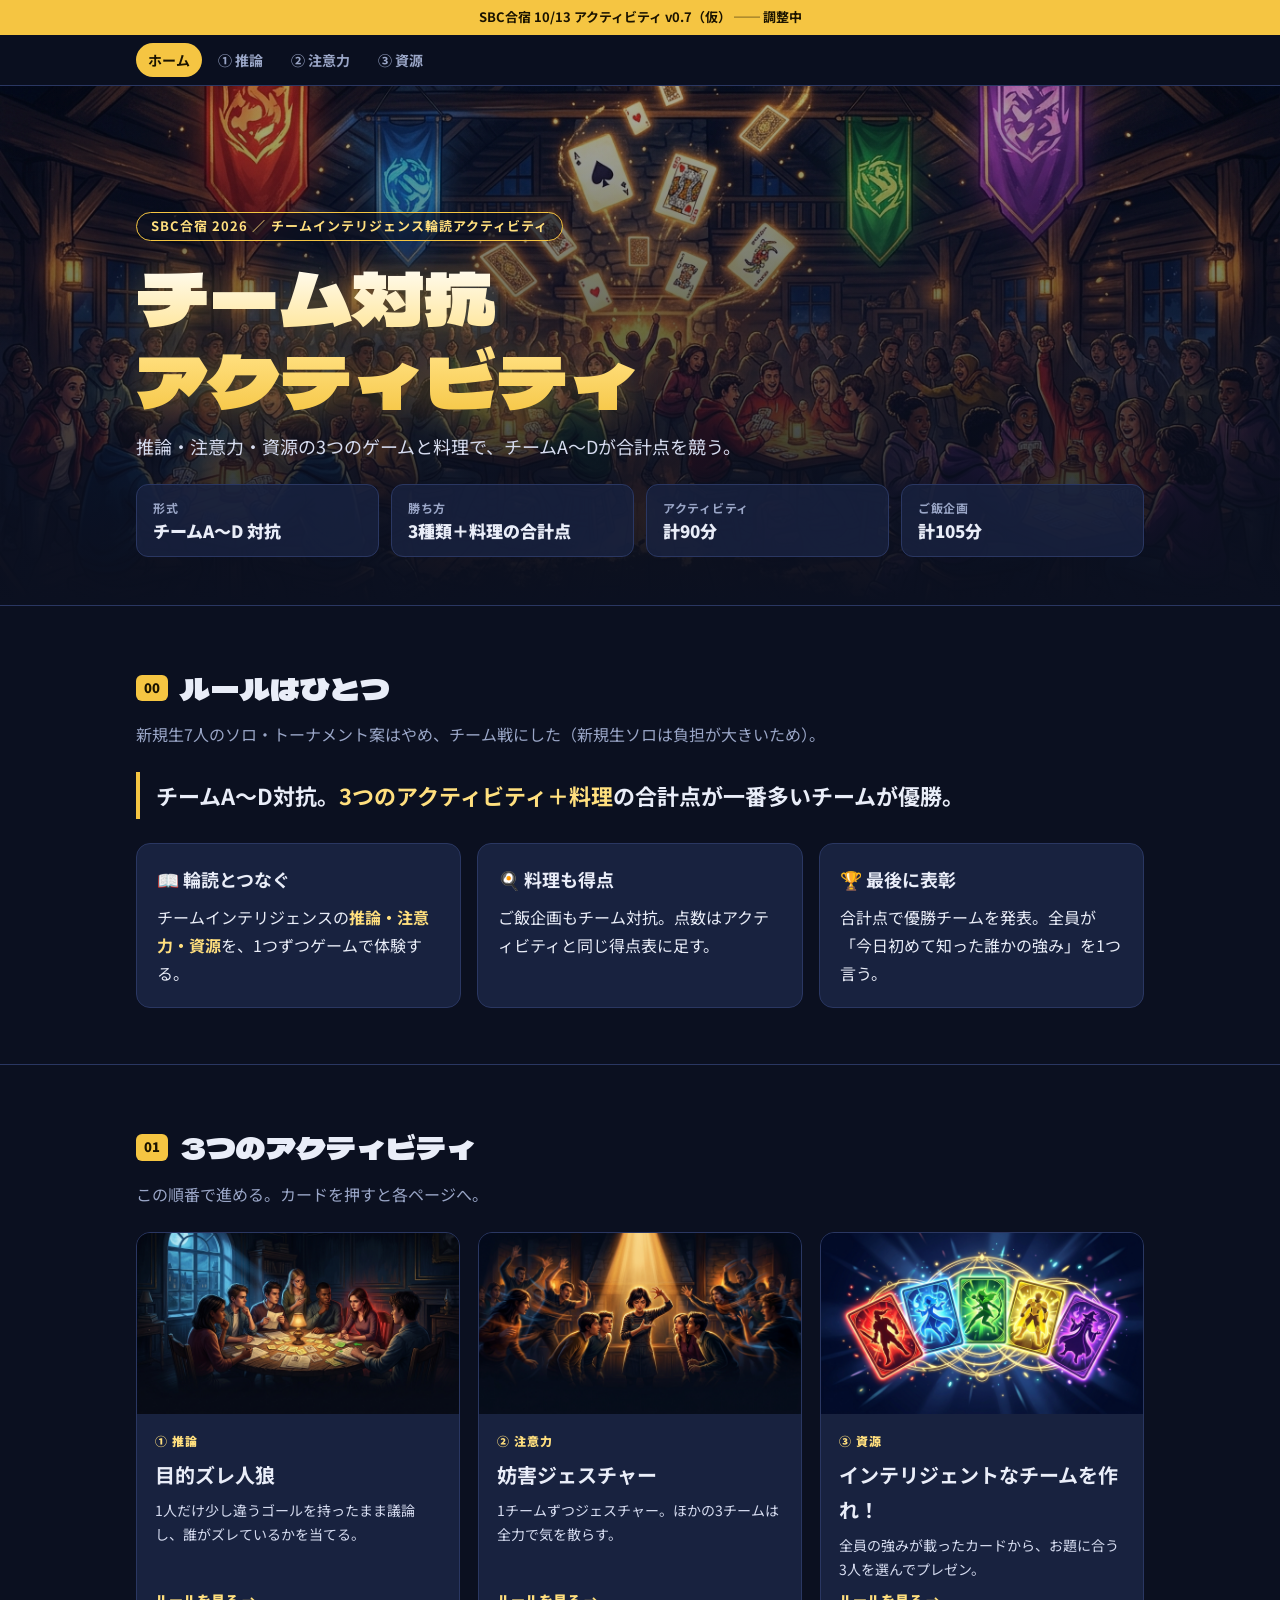
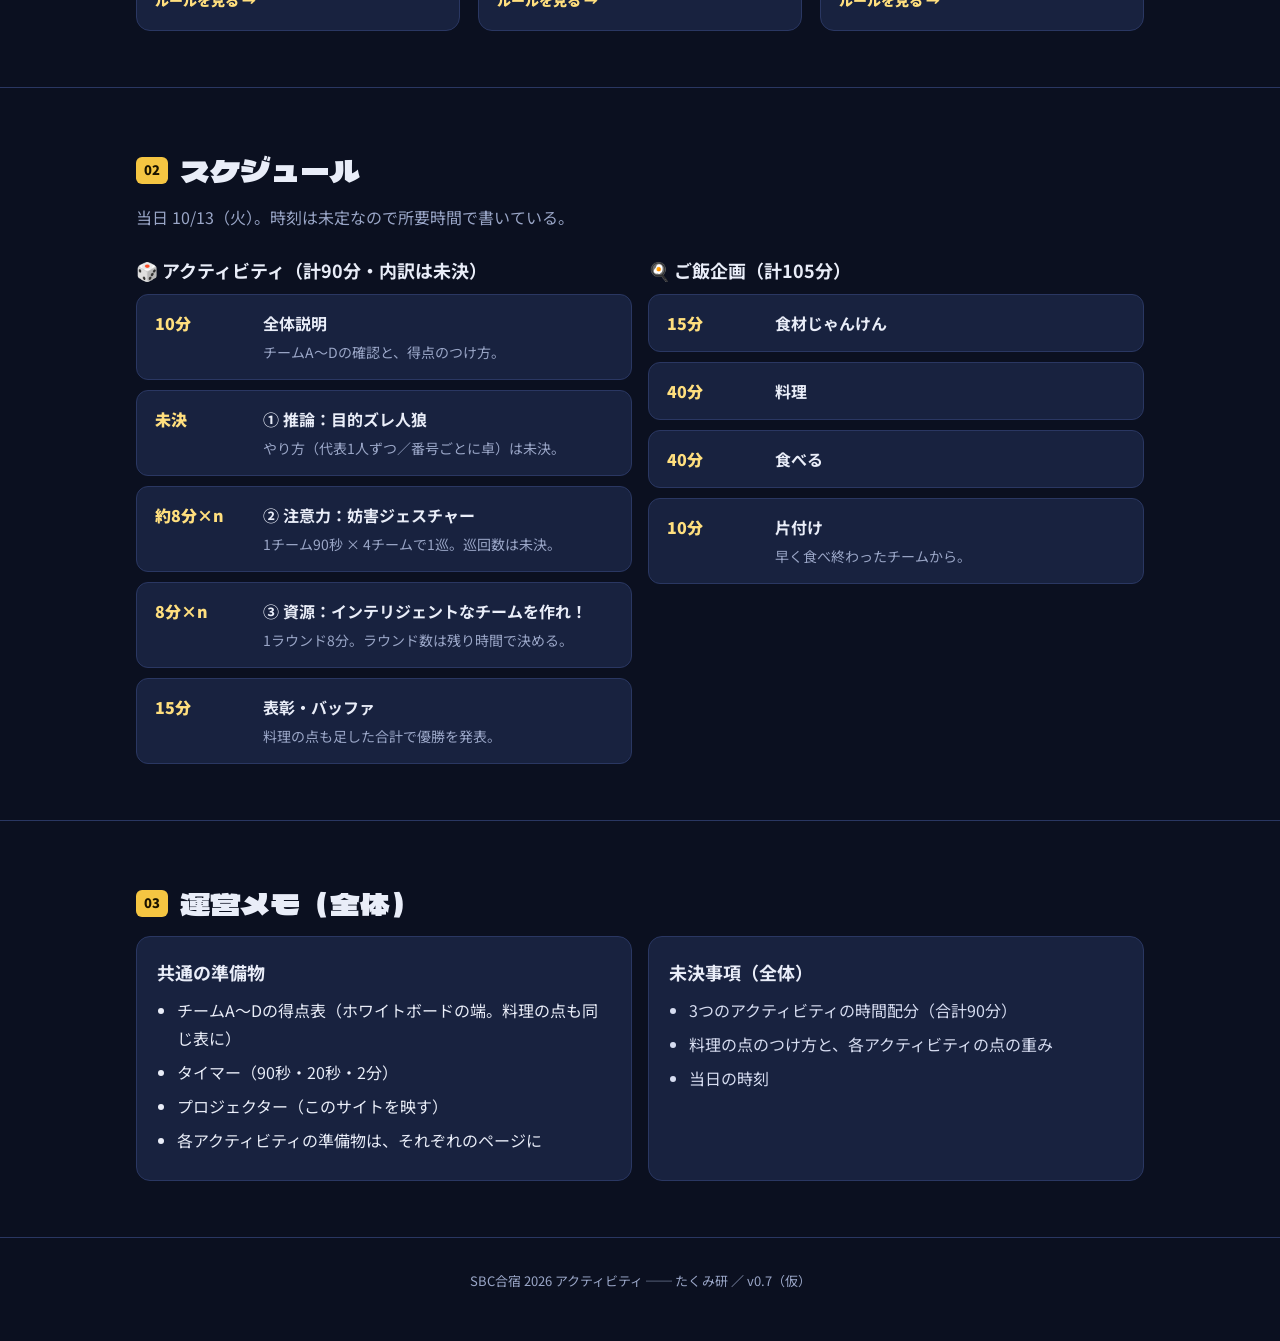
==== commit 30c893ff: "アクティビティをチーム対抗の3種類に再構成し、ホーム＋各ページに分割 - ホーム（index.html）から推論・注意力・資源の3ページへ飛べるようにし、スケジュールを一括表示 - 目的ズレ人狼（ji" ====
--- a/site/index.html
+++ b/site/index.html
@@ -3,359 +3,110 @@
 <head>
 <meta charset="utf-8">
 <meta name="viewport" content="width=device-width, initial-scale=1">
-<title>インテリジェントなチームを作れ！</title>
-<meta name="description" content="SBC合宿 チームインテリジェンス輪読アクティビティ ルール説明（仮）">
+<title>SBC合宿 アクティビティ</title>
+<meta name="description" content="SBC合宿 2026 チームインテリジェンス輪読アクティビティのまとめ">
 <link rel="preconnect" href="https://fonts.googleapis.com">
 <link rel="preconnect" href="https://fonts.gstatic.com" crossorigin>
 <link href="https://fonts.googleapis.com/css2?family=Dela+Gothic+One&family=Noto+Sans+JP:wght@400;500;700;900&display=swap" rel="stylesheet">
-<style>
-:root{
-  --bg:#0b1020; --bg2:#121a33; --panel:#18223f; --line:#2a3762;
-  --text:#e9edf8; --muted:#9aa6c7; --gold:#f5c542; --gold2:#ffdf7e;
-  --red:#ff6b6b; --blue:#5aa9ff; --green:#4fd1a1; --purple:#b48cff;
-  --radius:14px;
-}
-*{box-sizing:border-box}
-html{scroll-behavior:smooth}
-body{margin:0;background:var(--bg);color:var(--text);font-family:"Noto Sans JP",system-ui,sans-serif;line-height:1.75;font-size:16px}
-a{color:var(--gold2)}
-.wrap{max-width:1040px;margin:0 auto;padding:0 16px}
-.draft-banner{background:var(--gold);color:#1a1300;text-align:center;font-weight:700;font-size:13px;padding:6px 16px}
-
-/* hero */
-.hero{position:relative;min-height:520px;display:flex;align-items:flex-end;overflow:hidden;border-bottom:1px solid var(--line)}
-.hero img{position:absolute;inset:0;width:100%;height:100%;object-fit:cover;opacity:.75}
-.hero::after{content:"";position:absolute;inset:0;background:linear-gradient(180deg,rgba(11,16,32,.1) 0%,rgba(11,16,32,.55) 55%,var(--bg) 100%)}
-.hero .wrap{position:relative;z-index:1;padding-bottom:48px;width:100%}
-.eyebrow{display:inline-block;border:1px solid var(--gold);color:var(--gold2);border-radius:999px;padding:2px 14px;font-size:13px;font-weight:700;letter-spacing:.08em;background:rgba(11,16,32,.6)}
-h1{font-family:"Dela Gothic One",sans-serif;font-weight:400;font-size:clamp(34px,7vw,72px);line-height:1.15;margin:14px 0 10px;
-   background:linear-gradient(180deg,#fff 0%,var(--gold2) 60%,var(--gold) 100%);-webkit-background-clip:text;background-clip:text;color:transparent;
-   filter:drop-shadow(0 4px 18px rgba(245,197,66,.35))}
-.lead{font-size:clamp(15px,2.2vw,18px);color:#d6dcf0;max-width:680px;margin:0}
-
-/* sections */
-section{padding:56px 0;border-bottom:1px solid var(--line)}
-h2{font-family:"Dela Gothic One",sans-serif;font-weight:400;font-size:clamp(22px,3.6vw,30px);margin:0 0 6px;display:flex;align-items:center;gap:12px}
-h2 .num{font-family:"Noto Sans JP";font-weight:900;font-size:13px;color:#1a1300;background:var(--gold);border-radius:6px;padding:2px 8px}
-.sub{color:var(--muted);margin:0 0 24px}
-h3{font-size:18px;margin:0 0 8px}
-.grid{display:grid;gap:16px}
-.g2{grid-template-columns:repeat(auto-fit,minmax(280px,1fr))}
-.g3{grid-template-columns:repeat(auto-fit,minmax(220px,1fr))}
-.panel{background:var(--panel);border:1px solid var(--line);border-radius:var(--radius);padding:20px}
-.panel p{margin:0}
-.tag{display:inline-block;font-size:12px;font-weight:700;padding:1px 10px;border-radius:999px;border:1px solid currentColor;margin:2px 4px 2px 0;white-space:nowrap}
-.t-stat{color:var(--blue)} .t-design{color:#ff8fd0} .t-prog{color:var(--green)} .t-eng{color:#7fe3ff}
-.t-edit{color:#c9b8ff} .t-pres{color:var(--red)} .t-plan{color:var(--gold2)} .t-res{color:#9be37f} .t-video{color:#ffa65c}
-
-/* concept */
-.concept{display:grid;grid-template-columns:repeat(auto-fit,minmax(220px,1fr));gap:16px}
-.concept .panel b{color:var(--gold2)}
-.big-quote{font-size:clamp(18px,2.8vw,22px);font-weight:700;border-left:4px solid var(--gold);padding:4px 0 4px 16px;margin:0 0 24px}
-
-/* timeline */
-.timeline{list-style:none;margin:0;padding:0;display:grid;gap:10px}
-.timeline li{display:grid;grid-template-columns:92px 1fr;gap:16px;align-items:start;background:var(--panel);border:1px solid var(--line);border-radius:12px;padding:14px 18px}
-.timeline .time{font-weight:900;color:var(--gold2);font-variant-numeric:tabular-nums}
-.timeline .what b{display:block}
-.timeline .what span{color:var(--muted);font-size:14px}
-
-/* bracket */
-.bracket-wrap{overflow-x:auto;padding-bottom:8px}
-.bracket{display:grid;grid-template-columns:repeat(3,minmax(190px,1fr));gap:28px;min-width:640px}
-.round h4{margin:0 0 12px;font-size:13px;color:var(--muted);letter-spacing:.06em}
-.round{display:flex;flex-direction:column}
-.matches{display:flex;flex-direction:column;justify-content:space-around;flex:1;gap:14px}
-.match{background:var(--panel);border:1px solid var(--line);border-radius:10px;overflow:hidden;position:relative}
-.match .lbl{position:absolute;right:8px;top:6px;font-size:11px;color:var(--muted);font-weight:700}
-.slot{padding:8px 12px;font-weight:700;font-size:14px}
-.slot+.slot{border-top:1px dashed var(--line)}
-.slot.seed{color:var(--gold2)}
-.slot.tbd{color:var(--muted);font-weight:500}
-.final .match{border-color:var(--gold);box-shadow:0 0 0 1px var(--gold),0 0 24px rgba(245,197,66,.25)}
-.note{font-size:14px;color:var(--muted);margin-top:16px}
-
-/* steps */
-.steps{counter-reset:s;display:grid;gap:14px}
-.step{display:grid;grid-template-columns:56px 1fr;gap:16px;background:var(--panel);border:1px solid var(--line);border-radius:var(--radius);padding:18px}
-.step::before{counter-increment:s;content:counter(s);width:48px;height:48px;border-radius:12px;background:linear-gradient(135deg,var(--gold),#d99a1c);color:#1a1300;
-  font-weight:900;font-size:22px;display:grid;place-items:center}
-.step .meta{font-size:12px;font-weight:700;color:var(--gold2);letter-spacing:.06em}
-.step h3{margin:2px 0 6px}
-.step p{margin:0;color:#d6dcf0}
-.step .eg{margin-top:8px;font-size:14px;color:var(--muted)}
-.pill{display:inline-block;font-size:11px;font-weight:900;border-radius:6px;padding:1px 7px;margin-left:6px;vertical-align:2px}
-.pill.d{background:#2b4a88;color:#cfe0ff} .pill.a{background:#7a2b3c;color:#ffd6de} .pill.c{background:#265c48;color:#cff5e5}
-
-/* draft order */
-.order{display:flex;flex-wrap:wrap;gap:6px;margin-top:8px}
-.order span{font-size:13px;font-weight:700;padding:3px 10px;border-radius:8px}
-.order .p1{background:#2b4a88} .order .p2{background:#7a2b3c}
-
-/* cards */
-.cards{display:grid;grid-template-columns:repeat(auto-fit,minmax(250px,1fr));gap:24px;align-items:start}
-.cards .card{max-width:340px;margin:0 auto}
-/* aisho */
-table{width:100%;border-collapse:collapse;font-size:15px}
-th,td{text-align:left;padding:10px 12px;border-bottom:1px solid var(--line);vertical-align:top}
-th{font-size:12px;color:var(--muted);letter-spacing:.06em}
-td.name{font-weight:900;color:var(--gold2);white-space:nowrap}
-.table-wrap{overflow-x:auto;background:var(--panel);border:1px solid var(--line);border-radius:var(--radius)}
-
-/* odai */
-.gacha{display:grid;gap:16px;grid-template-columns:1fr;justify-items:center;text-align:center}
-.odai-card{width:min(100%,560px);min-height:180px;border-radius:18px;padding:26px 24px;background:linear-gradient(160deg,#20305c,#151d39);border:2px solid var(--gold);
-  box-shadow:0 0 40px rgba(245,197,66,.18);display:flex;flex-direction:column;justify-content:center;gap:10px}
-.odai-card .k{font-size:12px;letter-spacing:.2em;color:var(--gold2);font-weight:900}
-.odai-card .t{font-size:clamp(20px,3.4vw,28px);font-weight:900;line-height:1.4}
-.odai-card .d{color:var(--muted);font-size:14px}
-.odai-card.spin{animation:pop .45s ease}
-@keyframes pop{0%{transform:scale(.94) rotateY(70deg);opacity:.2}100%{transform:none;opacity:1}}
-button.draw{font:inherit;font-weight:900;font-size:17px;border:0;border-radius:999px;padding:12px 34px;cursor:pointer;color:#1a1300;
-  background:linear-gradient(180deg,var(--gold2),var(--gold));box-shadow:0 6px 0 #b8861a}
-button.draw:active{transform:translateY(3px);box-shadow:0 3px 0 #b8861a}
-.odai-list{columns:2 280px;column-gap:24px;margin:24px 0 0;padding-left:20px;text-align:left;color:#d6dcf0}
-.odai-list li{break-inside:avoid;margin-bottom:6px}
-
-.karuta{display:grid;grid-template-columns:repeat(auto-fit,minmax(220px,1fr));gap:12px}
-.karuta div{background:#f3ead2;color:#3a2a10;border-radius:10px;padding:14px 16px;font-weight:700;border:3px double #b48a3a}
-.karuta small{display:block;font-weight:500;color:#7a6a4a;margin-top:4px}
-
-ul.check{margin:0;padding-left:20px}
-ul.check li{margin-bottom:6px}
-.open li{color:#d6dcf0}
-footer{padding:32px 0 48px;color:var(--muted);font-size:13px;text-align:center}
-
-@media (max-width:560px){
-  .timeline li{grid-template-columns:1fr;gap:2px}
-  .step{grid-template-columns:1fr}
-  .hero{min-height:440px}
-}
-</style>
-<link rel="stylesheet" href="card.css">
+<link rel="stylesheet" href="style.css">
 </head>
 <body>
 
-<div class="draft-banner">ルール案 v0.5（仮）── 合宿 10/13 に向けて調整中</div>
+<div class="draft-banner">SBC合宿 10/13 アクティビティ v0.7（仮） ── 調整中</div>
+<nav class="nav"><div class="wrap"><a href="index.html" class="on">ホーム</a><a href="jinro.html">① 推論</a><a href="gesture.html">② 注意力</a><a href="cards.html">③ 資源</a></div></nav>
 
 <header class="hero">
-  <img src="images/hero.jpg" alt="">
+  <img src="images/home.jpg" alt="">
   <div class="wrap">
     <span class="eyebrow">SBC合宿 2026 ／ チームインテリジェンス輪読アクティビティ</span>
-    <h1>インテリジェントな<br>チームを作れ！</h1>
-    <p class="lead">ゼミ生全員の「強み」がトレーディングカードになった。お題に合わせて最強のチームを編成し、なぜそのチームなのかを語り切れ。勝つ鍵は、<b>誰が何を得意としているかを知っていること</b>。</p>
+    <h1>チーム対抗<br>アクティビティ</h1>
+    <p class="lead">推論・注意力・資源の3つのゲームと料理で、チームA〜Dが合計点を競う。</p>
+    <div class="facts"><div class="fact"><div class="k">形式</div><div class="v">チームA〜D 対抗</div></div><div class="fact"><div class="k">勝ち方</div><div class="v">3種類＋料理の合計点</div></div><div class="fact"><div class="k">アクティビティ</div><div class="v">計90分</div></div><div class="fact"><div class="k">ご飯企画</div><div class="v">計105分</div></div></div>
   </div>
 </header>
 
 <main>
-
-<section id="why">
+<section id="rule">
   <div class="wrap">
-    <h2><span class="num">00</span>ねらい</h2>
-    <p class="sub">チームインテリジェンスの「知識」──メンバー同士がお互いの強みを把握していること</p>
-    <p class="big-quote">「〇〇のことなら△△さんに聞けばいい」を、遊びながら全員の頭に入れる。</p>
+    <h2><span class="num">00</span>ルールはひとつ</h2>
+    <p class="sub">新規生7人のソロ・トーナメント案はやめ、チーム戦にした（新規生ソロは負担が大きいため）。</p>
+    <p class="big-quote">チームA〜D対抗。<span class="hl">3つのアクティビティ＋料理</span>の合計点が一番多いチームが優勝。</p>
     <div class="concept">
-      <div class="panel"><h3>📇 知る</h3><p>事前フォームの回答から、全員分のカードを生成。強み・得意ジャンル・オリジナル技が一枚にまとまる。</p></div>
-      <div class="panel"><h3>🧩 組む</h3><p>お題に合わせ、配られた手札から2分で3人のチームを作る。<b>強みを読み込んでいるほど有利</b>。</p></div>
-      <div class="panel"><h3>🎤 語る</h3><p>「なぜこの3人か」をプレゼン。観戦している全員が、選ばれた人の強みを一緒に知る。</p></div>
+      <div class="panel"><h3>📖 輪読とつなぐ</h3><p>チームインテリジェンスの<b>推論・注意力・資源</b>を、1つずつゲームで体験する。</p></div>
+      <div class="panel"><h3>🍳 料理も得点</h3><p>ご飯企画もチーム対抗。点数はアクティビティと同じ得点表に足す。</p></div>
+      <div class="panel"><h3>🏆 最後に表彰</h3><p>合計点で優勝チームを発表。全員が「今日初めて知った誰かの強み」を1つ言う。</p></div>
     </div>
   </div>
 </section>
 
-<section id="flow">
+<section id="acts">
   <div class="wrap">
-    <h2><span class="num">01</span>当日の流れ（60分）</h2>
-    <p class="sub">プレイヤーは新規生7人のトーナメント。ほかの全員は観戦＆審査員。</p>
-    <ol class="timeline">
-      <li><div class="time">0:00</div><div class="what"><b>ルール説明・シード決め</b><span>新規生7人でじゃんけん。勝った1人がシード。</span></div></li>
-      <li><div class="time">0:05</div><div class="what"><b>1回戦（3試合）</b><span>1試合約6分 × 3（入れ替え込みで8分枠）。シードの人は観戦。</span></div></li>
-      <li><div class="time">0:29</div><div class="what"><b>準決勝（2試合）</b><span>1回戦の勝者3人＋シード。</span></div></li>
-      <li><div class="time">0:45</div><div class="what"><b>決勝</b><span>ルールは他の試合と同じ。</span></div></li>
-      <li><div class="time">0:53</div><div class="what"><b>表彰・振り返り</b><span>優勝者を表彰。全員が「今日初めて知った誰かの強み」を1つ言う。</span></div></li>
-    </ol>
-  </div>
-</section>
-
-<section id="bracket">
-  <div class="wrap">
-    <h2><span class="num">02</span>トーナメント表</h2>
-    <p class="sub">7人・シード1枠。全試合をみんなで観戦する。</p>
-    <div class="bracket-wrap">
-      <div class="bracket">
-        <div class="round">
-          <h4>1回戦</h4>
-          <div class="matches">
-            <div class="match"><span class="lbl">第1試合</span><div class="slot">新規生 A</div><div class="slot">新規生 B</div></div>
-            <div class="match"><span class="lbl">第2試合</span><div class="slot">新規生 C</div><div class="slot">新規生 D</div></div>
-            <div class="match"><span class="lbl">第3試合</span><div class="slot">新規生 E</div><div class="slot">新規生 F</div></div>
-            <div class="match"><span class="lbl">シード</span><div class="slot seed">★ 新規生 G（じゃんけん勝者）</div></div>
-          </div>
-        </div>
-        <div class="round">
-          <h4>準決勝</h4>
-          <div class="matches">
-            <div class="match"><span class="lbl">第4試合</span><div class="slot tbd">第1試合 勝者</div><div class="slot tbd">第2試合 勝者</div></div>
-            <div class="match"><span class="lbl">第5試合</span><div class="slot tbd">第3試合 勝者</div><div class="slot seed">★ シード</div></div>
-          </div>
-        </div>
-        <div class="round final">
-          <h4>決勝</h4>
-          <div class="matches">
-            <div class="match"><span class="lbl">第6試合</span><div class="slot tbd">第4試合 勝者</div><div class="slot tbd">第5試合 勝者</div></div>
-          </div>
-        </div>
-      </div>
-    </div>
-    <p class="note">※ 全6試合 × 8分枠（実質6分＋入れ替え）。押したら決勝以外のプレゼン時間を30秒に短縮して調整。</p>
-  </div>
-</section>
-
-<section id="match">
-  <div class="wrap">
-    <h2><span class="num">03</span>1試合の流れ（約6分）</h2>
-    <p class="sub">ルールは「山札を半分に分けて、2分で3人を選ぶ」だけ。</p>
-    <div class="steps">
-      <div class="step"><div>
-        <div class="meta">30秒</div>
-        <h3>お題を引く</h3>
-        <p>お題カードをランダムに1枚めくる（下のガチャでも可）。会場全員に読み上げる。</p>
-      </div></div>
-      <div class="step"><div>
-        <div class="meta">30秒</div>
-        <h3>山札を半分に分ける</h3>
-        <p>全員分のカードを1つの山札にまとめてシャッフルし、<b>半分ずつ</b>2人に配る（30枚なら15枚ずつ）。対戦する2人自身のカードを山札に入れるかは当日決める。</p>
-      </div></div>
-      <div class="step"><div>
-        <div class="meta">2分</div>
-        <h3>3人のチームインテリジェンスを作る</h3>
-        <p>自分の手札だけから3枚を選び、チーム名を決める。強み・技・相性◎を<b>速く深く読めた方が有利</b>。普段から誰が何を得意か知っていれば、読む前に候補が浮かぶ。</p>
-      </div></div>
-      <div class="step"><div>
-        <div class="meta">45秒 × 2</div>
-        <h3>プレゼン</h3>
-        <p>選んだ3枚を<b>ホワイトボードにマグネットで貼り</b>、選ばれた3人はその場で前に立つ。「チーム名」「誰が何をするか」「なぜこの3人ならお題を達成できるか」を語る。本人から一言コメント（「それ得意です！」「実はそれ苦手…」）も可。</p>
-      </div></div>
-      <div class="step"><div>
-        <div class="meta">1分</div>
-        <h3>観客投票 ＋ 相性ボーナス</h3>
-        <p>観戦者全員が、より「インテリジェントなチーム」だと思った方に挙手で1票。プレゼンで主張した<b>相性◎が成立していれば、1つにつき＋2票</b>。合計が多い方が勝ち上がり。</p>
-        <p class="eg">成立の判定は、そのカードの<b>本人</b>が会場で「OK！」を出す。本人不在や意見が割れたときは<b>たくみさんが最終判断</b>。覚えるルール表はなし。</p>
-      </div></div>
+    <h2><span class="num">01</span>3つのアクティビティ</h2>
+    <p class="sub">この順番で進める。カードを押すと各ページへ。</p>
+    <div class="acts">
+      <a class="act" href="jinro.html"><img src="images/jinro.jpg" alt=""><div class="body"><span class="no">① 推論</span><h3>目的ズレ人狼</h3><p>1人だけ少し違うゴールを持ったまま議論し、誰がズレているかを当てる。</p><span class="go">ルールを見る →</span></div></a>
+      <a class="act" href="gesture.html"><img src="images/gesture.jpg" alt=""><div class="body"><span class="no">② 注意力</span><h3>妨害ジェスチャー</h3><p>1チームずつジェスチャー。ほかの3チームは全力で気を散らす。</p><span class="go">ルールを見る →</span></div></a>
+      <a class="act" href="cards.html"><img src="images/hero.jpg" alt=""><div class="body"><span class="no">③ 資源</span><h3>インテリジェントなチームを作れ！</h3><p>全員の強みが載ったカードから、お題に合う3人を選んでプレゼン。</p><span class="go">ルールを見る →</span></div></a>
     </div>
   </div>
 </section>
 
-<section id="cards">
+<section id="schedule">
   <div class="wrap">
-    <h2><span class="num">04</span>カードの見本（ダミー）</h2>
-    <p class="sub">63×88mm・片面印刷。事前フォームの回答から自動生成する。イラストもダミー（AI生成）。</p>
-    <div class="cards" id="card-list"></div>
-    <p class="note">※ 技は最大3つ。1つの分野に偏らず、その人のいろんな強みが見えるようにする。印刷用レイアウトは <a href="print.html">print.html</a>。</p>
-  </div>
-</section>
-
-<section id="synergy">
-  <div class="wrap">
-    <h2><span class="num">05</span>相性◎ボーナス</h2>
-    <p class="sub">覚えるシナジー表はなし。相性は<b>カードそのもの</b>に書いてある。</p>
+    <h2><span class="num">02</span>スケジュール</h2>
+    <p class="sub">当日 10/13（火）。時刻は未定なので所要時間で書いている。</p>
     <div class="grid g2">
-      <div class="panel">
-        <h3>🤝 カードの「相性◎」欄</h3>
-        <p>全員のカードに「こんな人と一緒だとパフォーマンスが上がる！」が一文で書かれている（事前フォームで本人が回答）。</p>
-        <p class="eg" style="margin-top:8px;color:var(--muted);font-size:14px">例：「アイデアを次々出す人と組むと、それを形にして輝く」</p>
+      <div>
+        <h3>🎲 アクティビティ（計90分・内訳は未決）</h3>
+        <ol class="timeline">
+          <li><div class="time">10分</div><div class="what"><b>全体説明</b><span>チームA〜Dの確認と、得点のつけ方。</span></div></li>
+          <li><div class="time">未決</div><div class="what"><b>① 推論：目的ズレ人狼</b><span>やり方（代表1人ずつ／番号ごとに卓）は未決。</span></div></li>
+          <li><div class="time">約8分×n</div><div class="what"><b>② 注意力：妨害ジェスチャー</b><span>1チーム90秒 × 4チームで1巡。巡回数は未決。</span></div></li>
+          <li><div class="time">8分×n</div><div class="what"><b>③ 資源：インテリジェントなチームを作れ！</b><span>1ラウンド8分。ラウンド数は残り時間で決める。</span></div></li>
+          <li><div class="time">15分</div><div class="what"><b>表彰・バッファ</b><span>料理の点も足した合計で優勝を発表。</span></div></li>
+        </ol>
       </div>
-      <div class="panel">
-        <h3>✅ 成立させるには</h3>
-        <p>2分の編成中に相性欄を読み、条件に合う人を同じチームに入れる。プレゼンで「AさんとBさんは相性◎、なぜならBさんは〇〇だから」と<b>根拠つきで主張</b>し、カードの本人がOKを出せば成立。1つにつき＋2票。</p>
+      <div>
+        <h3>🍳 ご飯企画（計105分）</h3>
+        <ol class="timeline">
+          <li><div class="time">15分</div><div class="what"><b>食材じゃんけん</b></div></li>
+          <li><div class="time">40分</div><div class="what"><b>料理</b></div></li>
+          <li><div class="time">40分</div><div class="what"><b>食べる</b></div></li>
+          <li><div class="time">10分</div><div class="what"><b>片付け</b><span>早く食べ終わったチームから。</span></div></li>
+        </ol>
       </div>
     </div>
-    <p class="note">※ 相性の条件は、名前ではなく「〇〇が得意な人」「〇〇な性格の人」のように書いてもらう。他のカードの強み欄と照らし合わせて主張できるのがポイント。</p>
-  </div>
-</section>
-
-<section id="odai">
-  <div class="wrap">
-    <h2><span class="num">06</span>お題ガチャ</h2>
-    <p class="sub">試合ごとにランダムで1枚。ゼミで実際に起こりそうな場面を中心に。</p>
-    <div class="gacha">
-      <div class="odai-card" id="odai" aria-live="polite">
-        <div class="k">MISSION</div>
-        <div class="t">ボタンを押してお題を引こう</div>
-        <div class="d">&nbsp;</div>
-      </div>
-      <button class="draw" id="draw" type="button">お題を引く</button>
-    </div>
-    <ul class="odai-list" id="odai-list"></ul>
   </div>
 </section>
 
 <section id="prep">
   <div class="wrap">
-    <h2><span class="num">07</span>運営メモ</h2>
+    <h2><span class="num">03</span>運営メモ（全体）</h2>
     <div class="grid g2">
       <div class="panel">
-        <h3>準備物</h3>
+        <h3>共通の準備物</h3>
         <ul class="check">
-          <li>人物カード 全員分 × 1セット（A4普通紙・片面・9枚/枚 → 約4枚）。試合ごとに回収してシャッフル。予備にもう1セット</li>
-          <li>お題カード 約20枚（またはこのページのガチャを投影）</li>
-          <li>ホワイトボード＋マグネット（1試合で6個、予備込みで10個）</li>
-          <li>お題を映すプロジェクター（このページのガチャを使う場合）</li>
-          <li>トーナメント表（ホワイトボードの端）、2分タイマー</li>
+          <li>チームA〜Dの得点表（ホワイトボードの端。料理の点も同じ表に）</li>
+          <li>タイマー（90秒・20秒・2分）</li>
+          <li>プロジェクター（このサイトを映す）</li>
+          <li>各アクティビティの準備物は、それぞれのページに</li>
         </ul>
       </div>
       <div class="panel">
-        <h3>スケジュール</h3>
-        <ul class="check">
-          <li>10/6（火）事前フォーム配布</li>
-          <li>10/9（金）フォーム締切</li>
-          <li>10/10〜12 カード生成・確認・印刷・カット</li>
-          <li>10/13（火）合宿本番</li>
-          <li>未回答者のカードは当日その場で手書き</li>
+        <h3>未決事項（全体）</h3>
+        <ul class="check open">
+          <li>3つのアクティビティの時間配分（合計90分）</li>
+          <li>料理の点のつけ方と、各アクティビティの点の重み</li>
+          <li>当日の時刻</li>
         </ul>
       </div>
-    </div>
-    <div class="panel" style="margin-top:16px">
-      <h3>未決事項</h3>
-      <ul class="check open">
-        <li>対戦する2人自身のカードを山札に入れるか（当日決定）</li>
-      </ul>
     </div>
   </div>
 </section>
 
+
 </main>
 
-<footer>インテリジェントなチームを作れ！ ── たくみ研 SBC合宿 2026 ／ ルール案 v0.5</footer>
-
-<script src="card.js"></script>
-<script src="sample-cards.js"></script>
-<script>
-document.getElementById("card-list").innerHTML = SAMPLE_CARDS.map(c => renderCard(c, SAMPLE_CARDS.length)).join("");
-const ODAI = [
-  ["ORFのブースを3日で準備せよ","展示物・ポスター・デモ・当日の説明まで、全部ゼロから。"],
-  ["学会締切まで48時間、英語論文がまだ半分","しかも分析の図もまだ仮のまま。"],
-  ["新歓で新入生を10人確保せよ","説明会・SNS発信・個別フォローまで。"],
-  ["商社の役員に研究を3分でピッチせよ","専門外の人に価値を伝え、共同研究の約束を取り付ける。"],
-  ["ハッカソン48時間で優勝せよ","テーマは当日発表。動くプロダクトと発表が必要。"],
-  ["ゼミ紹介動画を1週間で作れ","企画・撮影・編集・公開まで。"],
-  ["卒論の中間発表が明日。まだ何もない","テーマの整理から、スライドと発表まで一晩で。"],
-  ["100人規模のアンケート調査を設計・分析せよ","設問設計、配布、集計、結果報告まで。"],
-  ["海外大学のゼミと合同オンラインワークショップを開け","英語での進行と、当日のファシリテーション。"],
-  ["ゼミのWebサイトを全面リニューアルせよ","中身の取材・文章・デザイン・実装まで。"],
-  ["合宿の行き先と企画をゼロから決めて実行せよ","予算・移動・コンテンツ・当日の運営。"],
-  ["研究室の知見をまとめた「ゼミ生ハンドブック」を作れ","聞き取り・整理・執筆・デザイン。"]
-];
-const card = document.getElementById("odai");
-const list = document.getElementById("odai-list");
-ODAI.forEach(([t]) => { const li = document.createElement("li"); li.textContent = t; list.appendChild(li); });
-let last = -1;
-document.getElementById("draw").addEventListener("click", () => {
-  let i; do { i = Math.floor(Math.random() * ODAI.length); } while (i === last && ODAI.length > 1);
-  last = i;
-  card.querySelector(".t").textContent = ODAI[i][0];
-  card.querySelector(".d").textContent = ODAI[i][1];
-  card.classList.remove("spin"); void card.offsetWidth; card.classList.add("spin");
-});
-</script>
+<footer>SBC合宿 2026 アクティビティ ── たくみ研 ／ v0.7（仮）</footer>
 </body>
 </html>
--- a/site/style.css
+++ b/site/style.css
@@ -0,0 +1,137 @@
+:root{
+  --bg:#0b1020; --bg2:#121a33; --panel:#18223f; --line:#2a3762;
+  --text:#e9edf8; --muted:#9aa6c7; --gold:#f5c542; --gold2:#ffdf7e;
+  --red:#ff6b6b; --blue:#5aa9ff; --green:#4fd1a1; --purple:#b48cff;
+  --radius:14px;
+}
+*{box-sizing:border-box}
+html{scroll-behavior:smooth}
+body{margin:0;background:var(--bg);color:var(--text);font-family:"Noto Sans JP",system-ui,sans-serif;line-height:1.75;font-size:16px}
+a{color:var(--gold2)}
+.wrap{max-width:1040px;margin:0 auto;padding:0 16px}
+.draft-banner{background:var(--gold);color:#1a1300;text-align:center;font-weight:700;font-size:13px;padding:6px 16px}
+
+/* hero */
+.hero{position:relative;min-height:520px;display:flex;align-items:flex-end;overflow:hidden;border-bottom:1px solid var(--line)}
+.hero img{position:absolute;inset:0;width:100%;height:100%;object-fit:cover;opacity:.75}
+.hero::after{content:"";position:absolute;inset:0;background:linear-gradient(180deg,rgba(11,16,32,.1) 0%,rgba(11,16,32,.55) 55%,var(--bg) 100%)}
+.hero .wrap{position:relative;z-index:1;padding-bottom:48px;width:100%}
+.eyebrow{display:inline-block;border:1px solid var(--gold);color:var(--gold2);border-radius:999px;padding:2px 14px;font-size:13px;font-weight:700;letter-spacing:.08em;background:rgba(11,16,32,.6)}
+h1{font-family:"Dela Gothic One",sans-serif;font-weight:400;font-size:clamp(34px,7vw,72px);line-height:1.15;margin:14px 0 10px;
+   background:linear-gradient(180deg,#fff 0%,var(--gold2) 60%,var(--gold) 100%);-webkit-background-clip:text;background-clip:text;color:transparent;
+   filter:drop-shadow(0 4px 18px rgba(245,197,66,.35))}
+.lead{font-size:clamp(15px,2.2vw,18px);color:#d6dcf0;max-width:680px;margin:0}
+
+/* sections */
+section{padding:56px 0;border-bottom:1px solid var(--line)}
+h2{font-family:"Dela Gothic One",sans-serif;font-weight:400;font-size:clamp(22px,3.6vw,30px);margin:0 0 6px;display:flex;align-items:center;gap:12px}
+h2 .num{font-family:"Noto Sans JP";font-weight:900;font-size:13px;color:#1a1300;background:var(--gold);border-radius:6px;padding:2px 8px}
+.sub{color:var(--muted);margin:0 0 24px}
+h3{font-size:18px;margin:0 0 8px}
+.grid{display:grid;gap:16px}
+.g2{grid-template-columns:repeat(auto-fit,minmax(280px,1fr))}
+.g3{grid-template-columns:repeat(auto-fit,minmax(220px,1fr))}
+.panel{background:var(--panel);border:1px solid var(--line);border-radius:var(--radius);padding:20px}
+.panel p{margin:0}
+.tag{display:inline-block;font-size:12px;font-weight:700;padding:1px 10px;border-radius:999px;border:1px solid currentColor;margin:2px 4px 2px 0;white-space:nowrap}
+.t-stat{color:var(--blue)} .t-design{color:#ff8fd0} .t-prog{color:var(--green)} .t-eng{color:#7fe3ff}
+.t-edit{color:#c9b8ff} .t-pres{color:var(--red)} .t-plan{color:var(--gold2)} .t-res{color:#9be37f} .t-video{color:#ffa65c}
+
+/* concept */
+.concept{display:grid;grid-template-columns:repeat(auto-fit,minmax(220px,1fr));gap:16px}
+.concept .panel b{color:var(--gold2)}
+.big-quote{font-size:clamp(18px,2.8vw,22px);font-weight:700;border-left:4px solid var(--gold);padding:4px 0 4px 16px;margin:0 0 24px}
+
+/* timeline */
+.timeline{list-style:none;margin:0;padding:0;display:grid;gap:10px}
+.timeline li{display:grid;grid-template-columns:92px 1fr;gap:16px;align-items:start;background:var(--panel);border:1px solid var(--line);border-radius:12px;padding:14px 18px}
+.timeline .time{font-weight:900;color:var(--gold2);font-variant-numeric:tabular-nums}
+.timeline .what b{display:block}
+.timeline .what span{color:var(--muted);font-size:14px}
+
+.note{font-size:14px;color:var(--muted);margin-top:16px}
+
+/* steps */
+.steps{counter-reset:s;display:grid;gap:14px}
+.step{display:grid;grid-template-columns:56px 1fr;gap:16px;background:var(--panel);border:1px solid var(--line);border-radius:var(--radius);padding:18px}
+.step::before{counter-increment:s;content:counter(s);width:48px;height:48px;border-radius:12px;background:linear-gradient(135deg,var(--gold),#d99a1c);color:#1a1300;
+  font-weight:900;font-size:22px;display:grid;place-items:center}
+.step .meta{font-size:12px;font-weight:700;color:var(--gold2);letter-spacing:.06em}
+.step h3{margin:2px 0 6px}
+.step p{margin:0;color:#d6dcf0}
+.step .eg{margin-top:8px;font-size:14px;color:var(--muted)}
+.pill{display:inline-block;font-size:11px;font-weight:900;border-radius:6px;padding:1px 7px;margin-left:6px;vertical-align:2px}
+.pill.d{background:#2b4a88;color:#cfe0ff} .pill.a{background:#7a2b3c;color:#ffd6de} .pill.c{background:#265c48;color:#cff5e5}
+
+/* draft order */
+.order{display:flex;flex-wrap:wrap;gap:6px;margin-top:8px}
+.order span{font-size:13px;font-weight:700;padding:3px 10px;border-radius:8px}
+.order .p1{background:#2b4a88} .order .p2{background:#7a2b3c}
+
+/* cards */
+.cards{display:grid;grid-template-columns:repeat(auto-fit,minmax(250px,1fr));gap:24px;align-items:start}
+.cards .card{max-width:340px;margin:0 auto}
+/* aisho */
+table{width:100%;border-collapse:collapse;font-size:15px}
+th,td{text-align:left;padding:10px 12px;border-bottom:1px solid var(--line);vertical-align:top}
+th{font-size:12px;color:var(--muted);letter-spacing:.06em}
+td.name{font-weight:900;color:var(--gold2);white-space:nowrap}
+.table-wrap{overflow-x:auto;background:var(--panel);border:1px solid var(--line);border-radius:var(--radius)}
+
+/* odai */
+.gacha{display:grid;gap:16px;grid-template-columns:1fr;justify-items:center;text-align:center}
+.odai-card{width:min(100%,560px);min-height:180px;border-radius:18px;padding:26px 24px;background:linear-gradient(160deg,#20305c,#151d39);border:2px solid var(--gold);
+  box-shadow:0 0 40px rgba(245,197,66,.18);display:flex;flex-direction:column;justify-content:center;gap:10px}
+.odai-card .k{font-size:12px;letter-spacing:.2em;color:var(--gold2);font-weight:900}
+.odai-card .t{font-size:clamp(20px,3.4vw,28px);font-weight:900;line-height:1.4}
+.odai-card .d{color:var(--muted);font-size:14px}
+.odai-card.spin{animation:pop .45s ease}
+@keyframes pop{0%{transform:scale(.94) rotateY(70deg);opacity:.2}100%{transform:none;opacity:1}}
+button.draw{font:inherit;font-weight:900;font-size:17px;border:0;border-radius:999px;padding:12px 34px;cursor:pointer;color:#1a1300;
+  background:linear-gradient(180deg,var(--gold2),var(--gold));box-shadow:0 6px 0 #b8861a}
+button.draw:active{transform:translateY(3px);box-shadow:0 3px 0 #b8861a}
+.odai-list{columns:2 280px;column-gap:24px;margin:24px 0 0;padding-left:20px;text-align:left;color:#d6dcf0}
+.odai-list li{break-inside:avoid;margin-bottom:6px}
+
+.karuta{display:grid;grid-template-columns:repeat(auto-fit,minmax(220px,1fr));gap:12px}
+.karuta div{background:#f3ead2;color:#3a2a10;border-radius:10px;padding:14px 16px;font-weight:700;border:3px double #b48a3a}
+.karuta small{display:block;font-weight:500;color:#7a6a4a;margin-top:4px}
+
+ul.check{margin:0;padding-left:20px}
+ul.check li{margin-bottom:6px}
+.open li{color:#d6dcf0}
+footer{padding:32px 0 48px;color:var(--muted);font-size:13px;text-align:center}
+
+@media (max-width:560px){
+  .timeline li{grid-template-columns:1fr;gap:2px}
+  .step{grid-template-columns:1fr}
+  .hero{min-height:440px}
+}
+
+/* ---- shared layout (v0.7) ---- */
+.nav{position:sticky;top:0;z-index:20;background:rgba(11,16,32,.92);backdrop-filter:blur(8px);border-bottom:1px solid var(--line)}
+.nav .wrap{display:flex;gap:4px;align-items:center;height:50px;overflow-x:auto}
+.nav a{color:var(--muted);text-decoration:none;font-weight:700;font-size:14px;padding:5px 12px;border-radius:999px;white-space:nowrap}
+.nav a:hover{color:var(--text)}
+.nav a.on{background:var(--gold);color:#1a1300}
+.nav .home{color:var(--gold2);margin-right:6px}
+.facts{display:grid;grid-template-columns:repeat(auto-fit,minmax(150px,1fr));gap:12px;margin-top:22px}
+.fact{background:rgba(24,34,63,.85);border:1px solid var(--line);border-radius:12px;padding:12px 16px}
+.fact .k{font-size:12px;color:var(--muted);font-weight:700;letter-spacing:.06em}
+.fact .v{font-weight:900;font-size:17px;line-height:1.5}
+.acts{display:grid;grid-template-columns:repeat(auto-fit,minmax(260px,1fr));gap:18px}
+.act{display:flex;flex-direction:column;background:var(--panel);border:1px solid var(--line);border-radius:var(--radius);overflow:hidden;text-decoration:none;color:var(--text);transition:transform .15s,border-color .15s}
+.act:hover{transform:translateY(-3px);border-color:var(--gold)}
+.act img{width:100%;aspect-ratio:16/9;object-fit:cover;display:block}
+.act .body{padding:16px 18px 18px;display:flex;flex-direction:column;gap:6px;flex:1}
+.act .no{font-size:12px;font-weight:900;color:var(--gold2);letter-spacing:.08em}
+.act h3{margin:0;font-size:20px}
+.act p{margin:0;color:#d6dcf0;font-size:14px;flex:1}
+.act .go{font-weight:900;color:var(--gold2);font-size:14px}
+.t-inf{color:var(--purple)}
+.pager{display:grid;grid-template-columns:1fr 1fr;gap:12px}
+.pager a{display:block;background:var(--panel);border:1px solid var(--line);border-radius:12px;padding:14px 18px;text-decoration:none;color:var(--text);font-weight:900}
+.pager a small{display:block;color:var(--muted);font-weight:700;font-size:12px}
+.pager a.next{text-align:right}
+.pager a:hover{border-color:var(--gold)}
+.hl{color:var(--gold2)}
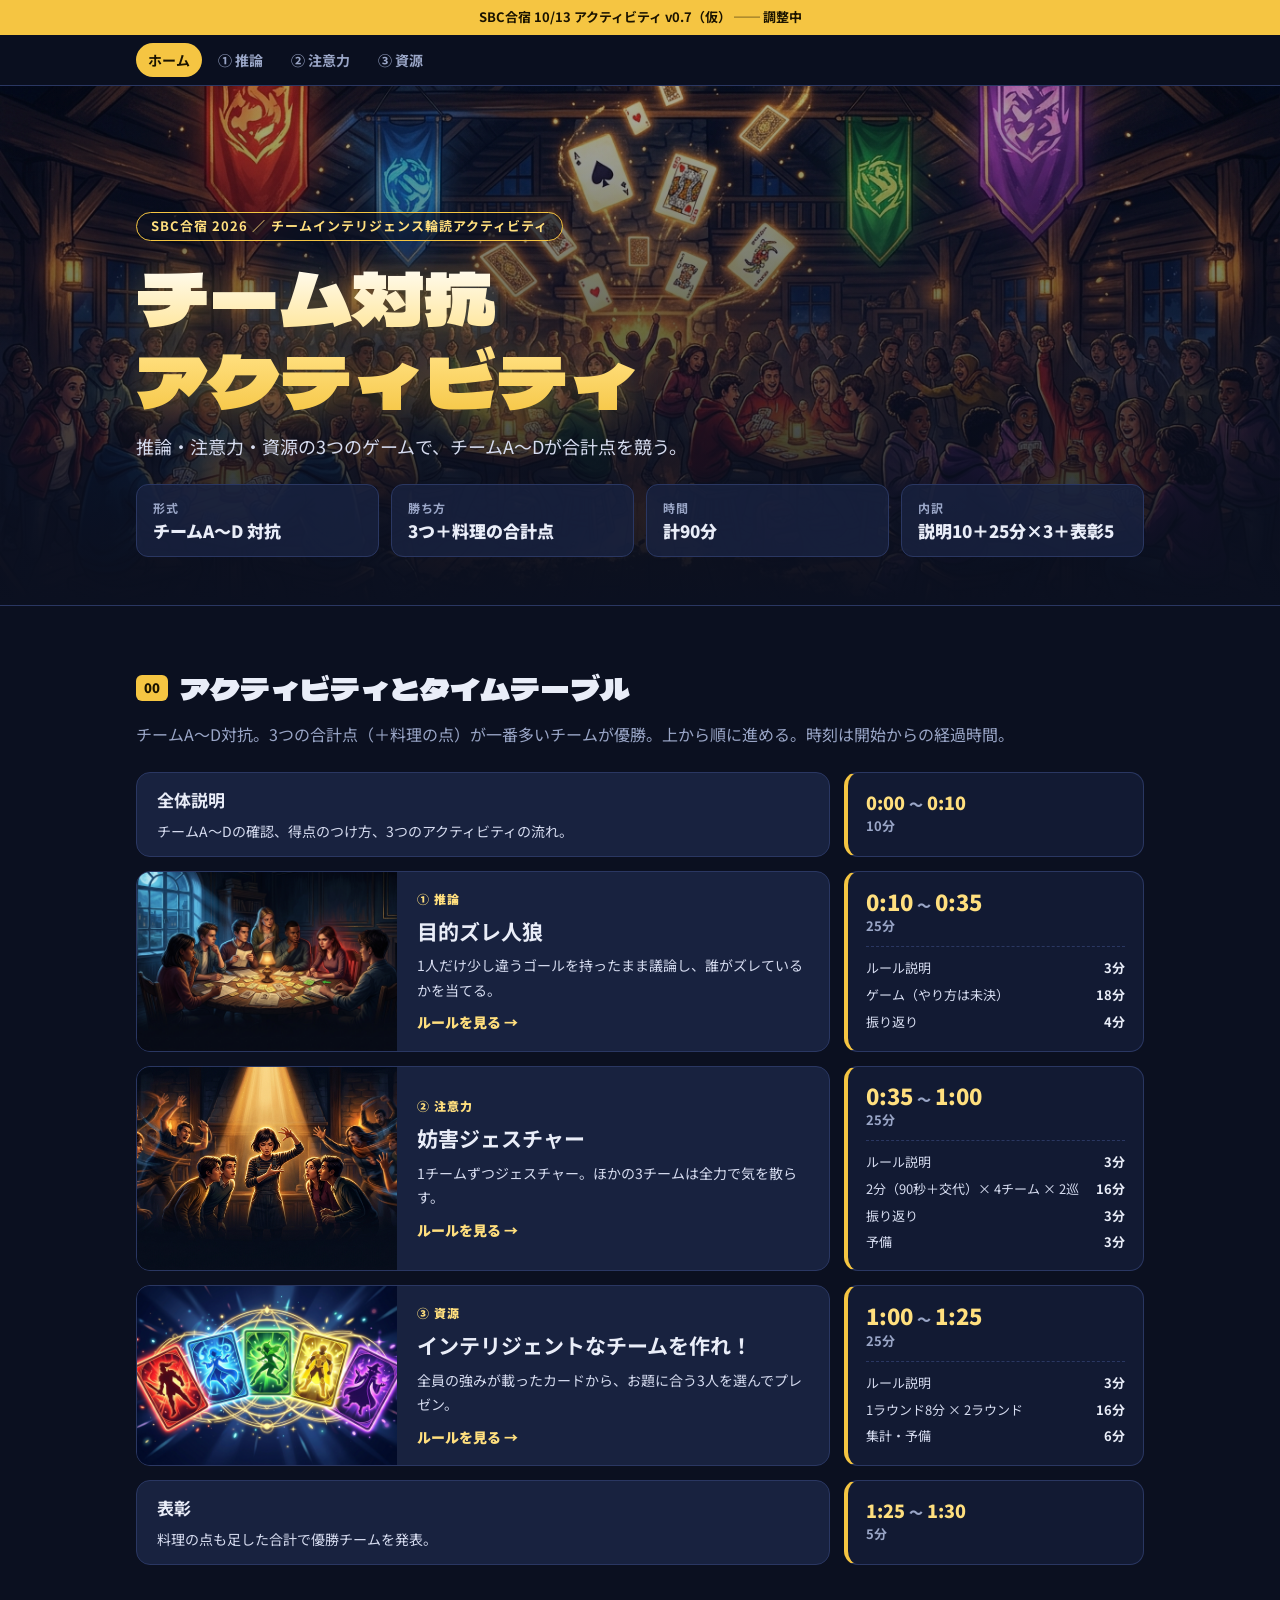
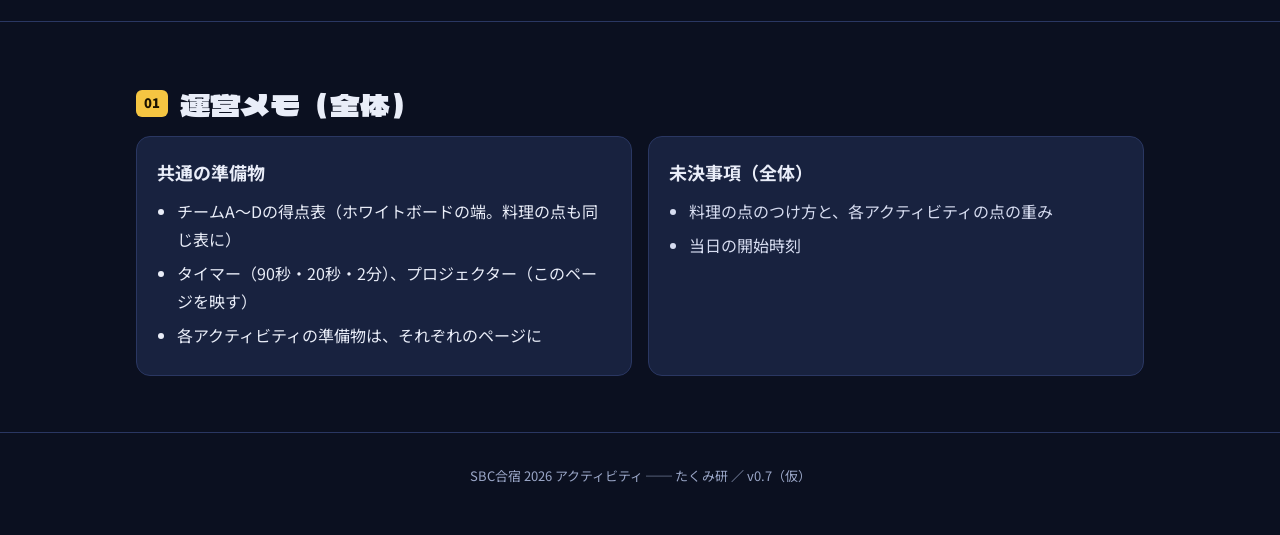
==== commit 1f20f833: "ホームをアクティビティだけにし、3つを縦に並べてタイムテーブルと合体 - 説明10分＋各25分×3＋表彰5分＝90分に確定し、各アクティビティの内訳を右に表示 - ご飯企画のスケジュールはホームから外" ====
--- a/site/index.html
+++ b/site/index.html
@@ -4,7 +4,7 @@
 <meta charset="utf-8">
 <meta name="viewport" content="width=device-width, initial-scale=1">
 <title>SBC合宿 アクティビティ</title>
-<meta name="description" content="SBC合宿 2026 チームインテリジェンス輪読アクティビティのまとめ">
+<meta name="description" content="SBC合宿 2026 チームインテリジェンス輪読アクティビティ">
 <link rel="preconnect" href="https://fonts.googleapis.com">
 <link rel="preconnect" href="https://fonts.gstatic.com" crossorigin>
 <link href="https://fonts.googleapis.com/css2?family=Dela+Gothic+One&family=Noto+Sans+JP:wght@400;500;700;900&display=swap" rel="stylesheet">
@@ -20,84 +20,52 @@
   <div class="wrap">
     <span class="eyebrow">SBC合宿 2026 ／ チームインテリジェンス輪読アクティビティ</span>
     <h1>チーム対抗<br>アクティビティ</h1>
-    <p class="lead">推論・注意力・資源の3つのゲームと料理で、チームA〜Dが合計点を競う。</p>
-    <div class="facts"><div class="fact"><div class="k">形式</div><div class="v">チームA〜D 対抗</div></div><div class="fact"><div class="k">勝ち方</div><div class="v">3種類＋料理の合計点</div></div><div class="fact"><div class="k">アクティビティ</div><div class="v">計90分</div></div><div class="fact"><div class="k">ご飯企画</div><div class="v">計105分</div></div></div>
+    <p class="lead">推論・注意力・資源の3つのゲームで、チームA〜Dが合計点を競う。</p>
+    <div class="facts"><div class="fact"><div class="k">形式</div><div class="v">チームA〜D 対抗</div></div><div class="fact"><div class="k">勝ち方</div><div class="v">3つ＋料理の合計点</div></div><div class="fact"><div class="k">時間</div><div class="v">計90分</div></div><div class="fact"><div class="k">内訳</div><div class="v">説明10＋25分×3＋表彰5</div></div></div>
   </div>
 </header>
 
 <main>
-<section id="rule">
+<section id="timetable">
   <div class="wrap">
-    <h2><span class="num">00</span>ルールはひとつ</h2>
-    <p class="sub">新規生7人のソロ・トーナメント案はやめ、チーム戦にした（新規生ソロは負担が大きいため）。</p>
-    <p class="big-quote">チームA〜D対抗。<span class="hl">3つのアクティビティ＋料理</span>の合計点が一番多いチームが優勝。</p>
-    <div class="concept">
-      <div class="panel"><h3>📖 輪読とつなぐ</h3><p>チームインテリジェンスの<b>推論・注意力・資源</b>を、1つずつゲームで体験する。</p></div>
-      <div class="panel"><h3>🍳 料理も得点</h3><p>ご飯企画もチーム対抗。点数はアクティビティと同じ得点表に足す。</p></div>
-      <div class="panel"><h3>🏆 最後に表彰</h3><p>合計点で優勝チームを発表。全員が「今日初めて知った誰かの強み」を1つ言う。</p></div>
-    </div>
-  </div>
-</section>
-
-<section id="acts">
-  <div class="wrap">
-    <h2><span class="num">01</span>3つのアクティビティ</h2>
-    <p class="sub">この順番で進める。カードを押すと各ページへ。</p>
-    <div class="acts">
-      <a class="act" href="jinro.html"><img src="images/jinro.jpg" alt=""><div class="body"><span class="no">① 推論</span><h3>目的ズレ人狼</h3><p>1人だけ少し違うゴールを持ったまま議論し、誰がズレているかを当てる。</p><span class="go">ルールを見る →</span></div></a>
-      <a class="act" href="gesture.html"><img src="images/gesture.jpg" alt=""><div class="body"><span class="no">② 注意力</span><h3>妨害ジェスチャー</h3><p>1チームずつジェスチャー。ほかの3チームは全力で気を散らす。</p><span class="go">ルールを見る →</span></div></a>
-      <a class="act" href="cards.html"><img src="images/hero.jpg" alt=""><div class="body"><span class="no">③ 資源</span><h3>インテリジェントなチームを作れ！</h3><p>全員の強みが載ったカードから、お題に合う3人を選んでプレゼン。</p><span class="go">ルールを見る →</span></div></a>
-    </div>
-  </div>
-</section>
-
-<section id="schedule">
-  <div class="wrap">
-    <h2><span class="num">02</span>スケジュール</h2>
-    <p class="sub">当日 10/13（火）。時刻は未定なので所要時間で書いている。</p>
-    <div class="grid g2">
-      <div>
-        <h3>🎲 アクティビティ（計90分・内訳は未決）</h3>
-        <ol class="timeline">
-          <li><div class="time">10分</div><div class="what"><b>全体説明</b><span>チームA〜Dの確認と、得点のつけ方。</span></div></li>
-          <li><div class="time">未決</div><div class="what"><b>① 推論：目的ズレ人狼</b><span>やり方（代表1人ずつ／番号ごとに卓）は未決。</span></div></li>
-          <li><div class="time">約8分×n</div><div class="what"><b>② 注意力：妨害ジェスチャー</b><span>1チーム90秒 × 4チームで1巡。巡回数は未決。</span></div></li>
-          <li><div class="time">8分×n</div><div class="what"><b>③ 資源：インテリジェントなチームを作れ！</b><span>1ラウンド8分。ラウンド数は残り時間で決める。</span></div></li>
-          <li><div class="time">15分</div><div class="what"><b>表彰・バッファ</b><span>料理の点も足した合計で優勝を発表。</span></div></li>
-        </ol>
+    <h2><span class="num">00</span>アクティビティとタイムテーブル</h2>
+    <p class="sub">チームA〜D対抗。3つの合計点（＋料理の点）が一番多いチームが優勝。上から順に進める。時刻は開始からの経過時間。</p>
+    <div class="tt">
+      <div class="tt-row mini"><div class="tt-act"><div class="body"><h3>全体説明</h3><p>チームA〜Dの確認、得点のつけ方、3つのアクティビティの流れ。</p></div></div><div class="tt-time"><div class="clock">0:00<small>〜</small>0:10</div><div class="dur">10分</div></div></div>
+      <div class="tt-row">
+        <a class="tt-act" href="jinro.html"><img src="images/jinro.jpg" alt=""><div class="body"><span class="no">① 推論</span><h3>目的ズレ人狼</h3><p>1人だけ少し違うゴールを持ったまま議論し、誰がズレているかを当てる。</p><span class="go">ルールを見る →</span></div></a>
+        <div class="tt-time"><div class="clock">0:10<small>〜</small>0:35</div><div class="dur">25分</div><ul><li><span>ルール説明</span><b>3分</b></li><li><span>ゲーム（やり方は未決）</span><b>18分</b></li><li><span>振り返り</span><b>4分</b></li></ul></div>
       </div>
-      <div>
-        <h3>🍳 ご飯企画（計105分）</h3>
-        <ol class="timeline">
-          <li><div class="time">15分</div><div class="what"><b>食材じゃんけん</b></div></li>
-          <li><div class="time">40分</div><div class="what"><b>料理</b></div></li>
-          <li><div class="time">40分</div><div class="what"><b>食べる</b></div></li>
-          <li><div class="time">10分</div><div class="what"><b>片付け</b><span>早く食べ終わったチームから。</span></div></li>
-        </ol>
+      <div class="tt-row">
+        <a class="tt-act" href="gesture.html"><img src="images/gesture.jpg" alt=""><div class="body"><span class="no">② 注意力</span><h3>妨害ジェスチャー</h3><p>1チームずつジェスチャー。ほかの3チームは全力で気を散らす。</p><span class="go">ルールを見る →</span></div></a>
+        <div class="tt-time"><div class="clock">0:35<small>〜</small>1:00</div><div class="dur">25分</div><ul><li><span>ルール説明</span><b>3分</b></li><li><span>2分（90秒＋交代）× 4チーム × 2巡</span><b>16分</b></li><li><span>振り返り</span><b>3分</b></li><li><span>予備</span><b>3分</b></li></ul></div>
       </div>
+      <div class="tt-row">
+        <a class="tt-act" href="cards.html"><img src="images/hero.jpg" alt=""><div class="body"><span class="no">③ 資源</span><h3>インテリジェントなチームを作れ！</h3><p>全員の強みが載ったカードから、お題に合う3人を選んでプレゼン。</p><span class="go">ルールを見る →</span></div></a>
+        <div class="tt-time"><div class="clock">1:00<small>〜</small>1:25</div><div class="dur">25分</div><ul><li><span>ルール説明</span><b>3分</b></li><li><span>1ラウンド8分 × 2ラウンド</span><b>16分</b></li><li><span>集計・予備</span><b>6分</b></li></ul></div>
+      </div>
+      <div class="tt-row mini"><div class="tt-act"><div class="body"><h3>表彰</h3><p>料理の点も足した合計で優勝チームを発表。</p></div></div><div class="tt-time"><div class="clock">1:25<small>〜</small>1:30</div><div class="dur">5分</div></div></div>
     </div>
   </div>
 </section>
 
 <section id="prep">
   <div class="wrap">
-    <h2><span class="num">03</span>運営メモ（全体）</h2>
+    <h2><span class="num">01</span>運営メモ（全体）</h2>
     <div class="grid g2">
       <div class="panel">
         <h3>共通の準備物</h3>
         <ul class="check">
           <li>チームA〜Dの得点表（ホワイトボードの端。料理の点も同じ表に）</li>
-          <li>タイマー（90秒・20秒・2分）</li>
-          <li>プロジェクター（このサイトを映す）</li>
+          <li>タイマー（90秒・20秒・2分）、プロジェクター（このページを映す）</li>
           <li>各アクティビティの準備物は、それぞれのページに</li>
         </ul>
       </div>
       <div class="panel">
         <h3>未決事項（全体）</h3>
         <ul class="check open">
-          <li>3つのアクティビティの時間配分（合計90分）</li>
           <li>料理の点のつけ方と、各アクティビティの点の重み</li>
-          <li>当日の時刻</li>
+          <li>当日の開始時刻</li>
         </ul>
       </div>
     </div>
--- a/site/style.css
+++ b/site/style.css
@@ -135,3 +135,35 @@
 .pager a.next{text-align:right}
 .pager a:hover{border-color:var(--gold)}
 .hl{color:var(--gold2)}
+/* timetable (home) */
+.tt{display:grid;gap:14px}
+.tt-row{display:grid;grid-template-columns:1fr 300px;gap:14px;align-items:stretch}
+.tt-act{display:grid;grid-template-columns:260px 1fr;background:var(--panel);border:1px solid var(--line);border-radius:var(--radius);overflow:hidden;text-decoration:none;color:var(--text);transition:border-color .15s}
+a.tt-act:hover{border-color:var(--gold)}
+.tt-act img{width:100%;height:100%;min-height:150px;object-fit:cover;display:block}
+.tt-act .body{padding:16px 20px;display:flex;flex-direction:column;gap:4px;justify-content:center}
+.tt-act .no{font-size:12px;font-weight:900;color:var(--gold2);letter-spacing:.08em}
+.tt-act h3{margin:0;font-size:21px}
+.tt-act p{margin:0;color:#d6dcf0;font-size:14px}
+.tt-act .go{font-weight:900;color:var(--gold2);font-size:14px;margin-top:4px}
+.tt-time{background:var(--bg2);border:1px solid var(--line);border-left:4px solid var(--gold);border-radius:var(--radius);padding:14px 18px;display:flex;flex-direction:column;justify-content:center}
+.tt-time .clock{font-weight:900;font-size:22px;color:var(--gold2);font-variant-numeric:tabular-nums;line-height:1.3}
+.tt-time .clock small{font-size:14px;color:var(--muted);margin:0 4px}
+.tt-time .dur{font-size:13px;font-weight:700;color:var(--muted)}
+.tt-time ul{list-style:none;margin:8px 0 0;padding:8px 0 0;border-top:1px dashed var(--line);font-size:13px}
+.tt-time li{display:flex;justify-content:space-between;gap:10px;padding:2px 0;color:#d6dcf0}
+.tt-time li b{white-space:nowrap;color:var(--text)}
+.tt-row.mini .tt-act{grid-template-columns:1fr}
+.tt-row.mini .tt-act .body{padding:12px 20px}
+.tt-row.mini .tt-act h3{font-size:17px}
+.tt-row.mini .tt-time{padding:10px 18px}
+.tt-row.mini .clock{font-size:18px}
+@media (max-width:820px){
+  .tt-row{grid-template-columns:1fr;gap:0}
+  .tt-act{grid-template-columns:1fr;border-radius:var(--radius) var(--radius) 0 0}
+  .tt-act img{aspect-ratio:16/9;height:auto;min-height:0}
+  .tt-time{border-radius:0 0 var(--radius) var(--radius);border-top:0}
+  .tt-row.mini{grid-template-columns:1fr auto}
+  .tt-row.mini .tt-act{border-radius:var(--radius) 0 0 var(--radius)}
+  .tt-row.mini .tt-time{border-radius:0 var(--radius) var(--radius) 0;border-top:1px solid var(--line)}
+}
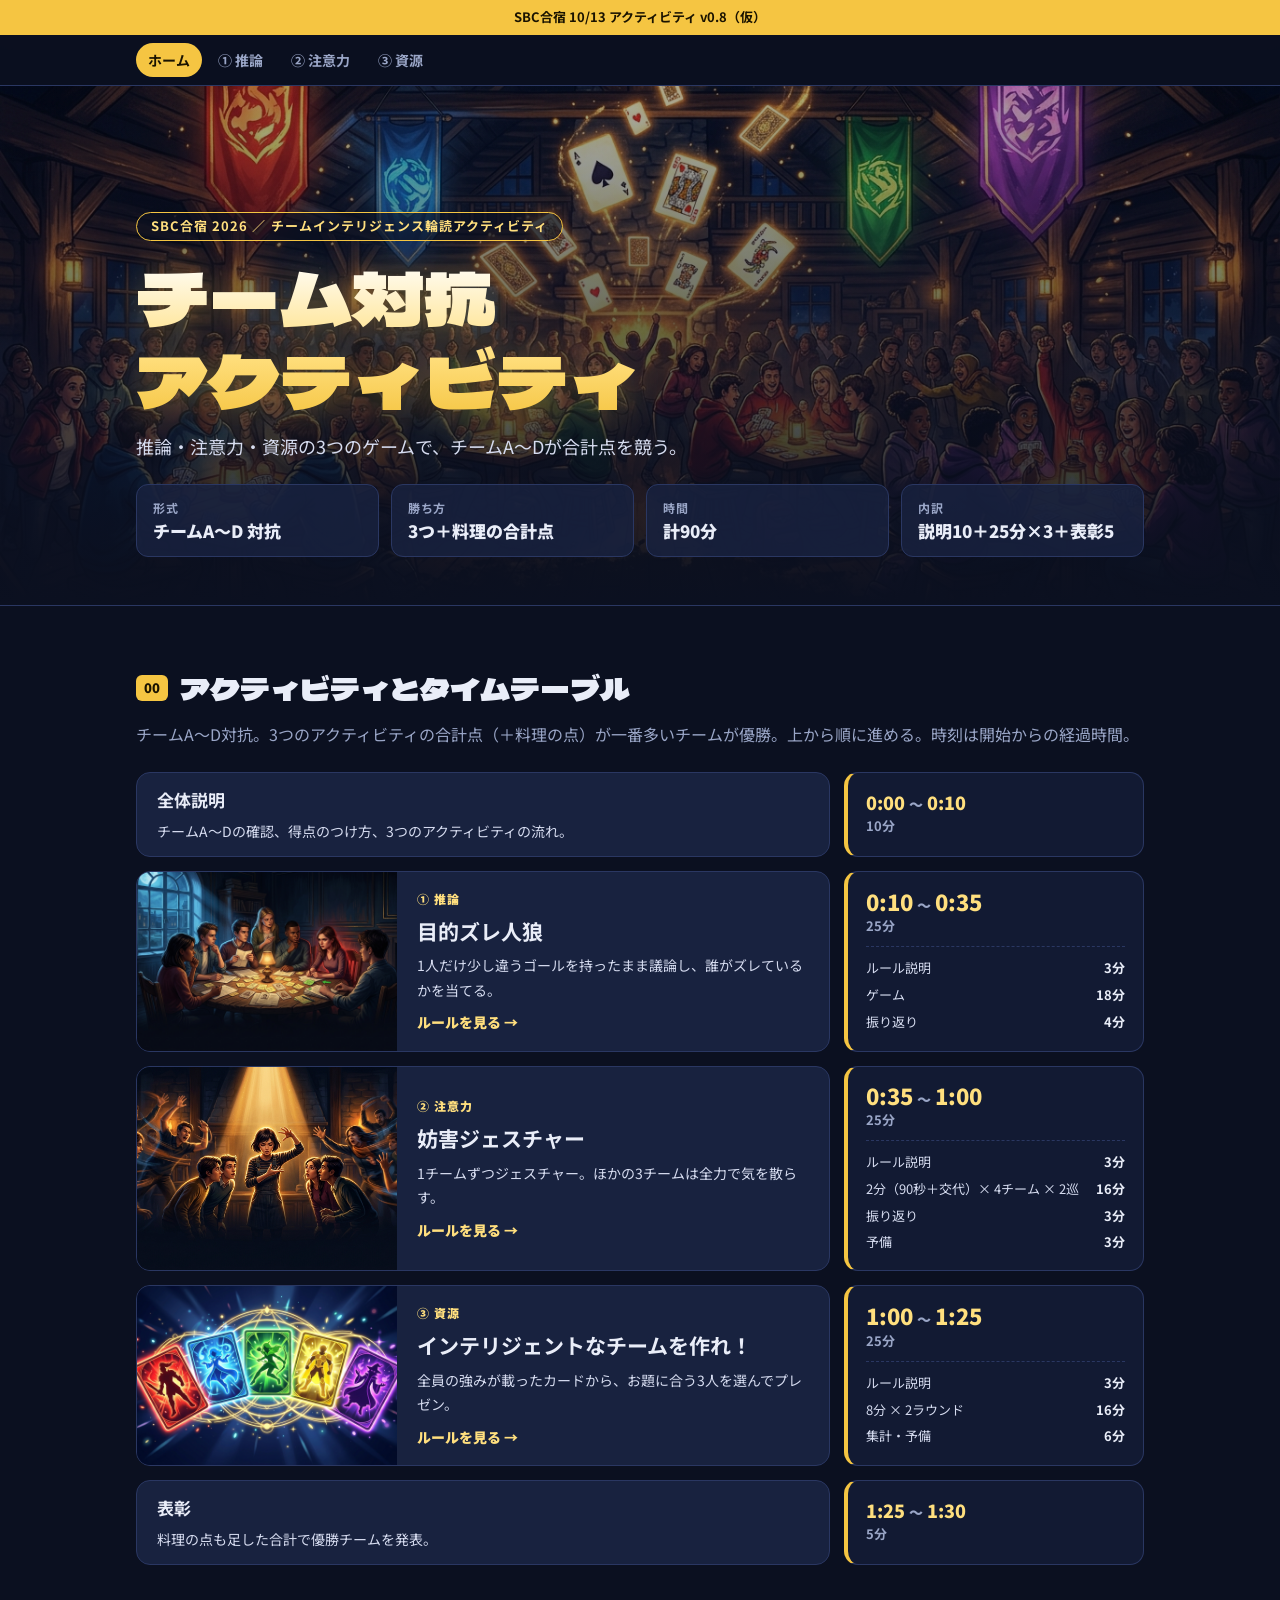
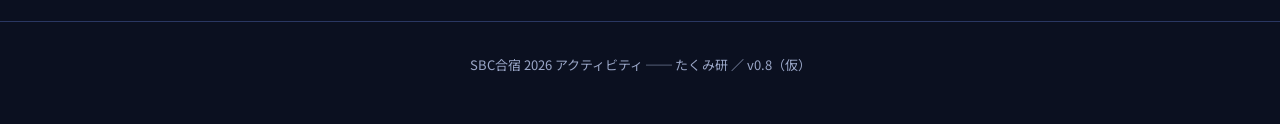
==== commit fb5ba7e9: "公開版（ルール説明だけ）と運営版（お題ジェネレーターつき）に分ける - 公開版は site/ 直下、運営版は site/staff/ に。どちらも tools/build_pages.py で生成 -" ====
--- a/site/index.html
+++ b/site/index.html
@@ -12,7 +12,7 @@
 </head>
 <body>
 
-<div class="draft-banner">SBC合宿 10/13 アクティビティ v0.7（仮） ── 調整中</div>
+<div class="draft-banner">SBC合宿 10/13 アクティビティ v0.8（仮）</div>
 <nav class="nav"><div class="wrap"><a href="index.html" class="on">ホーム</a><a href="jinro.html">① 推論</a><a href="gesture.html">② 注意力</a><a href="cards.html">③ 資源</a></div></nav>
 
 <header class="hero">
@@ -29,12 +29,12 @@
 <section id="timetable">
   <div class="wrap">
     <h2><span class="num">00</span>アクティビティとタイムテーブル</h2>
-    <p class="sub">チームA〜D対抗。3つの合計点（＋料理の点）が一番多いチームが優勝。上から順に進める。時刻は開始からの経過時間。</p>
+    <p class="sub">チームA〜D対抗。3つのアクティビティの合計点（＋料理の点）が一番多いチームが優勝。上から順に進める。時刻は開始からの経過時間。</p>
     <div class="tt">
       <div class="tt-row mini"><div class="tt-act"><div class="body"><h3>全体説明</h3><p>チームA〜Dの確認、得点のつけ方、3つのアクティビティの流れ。</p></div></div><div class="tt-time"><div class="clock">0:00<small>〜</small>0:10</div><div class="dur">10分</div></div></div>
       <div class="tt-row">
         <a class="tt-act" href="jinro.html"><img src="images/jinro.jpg" alt=""><div class="body"><span class="no">① 推論</span><h3>目的ズレ人狼</h3><p>1人だけ少し違うゴールを持ったまま議論し、誰がズレているかを当てる。</p><span class="go">ルールを見る →</span></div></a>
-        <div class="tt-time"><div class="clock">0:10<small>〜</small>0:35</div><div class="dur">25分</div><ul><li><span>ルール説明</span><b>3分</b></li><li><span>ゲーム（やり方は未決）</span><b>18分</b></li><li><span>振り返り</span><b>4分</b></li></ul></div>
+        <div class="tt-time"><div class="clock">0:10<small>〜</small>0:35</div><div class="dur">25分</div><ul><li><span>ルール説明</span><b>3分</b></li><li><span>ゲーム</span><b>18分</b></li><li><span>振り返り</span><b>4分</b></li></ul></div>
       </div>
       <div class="tt-row">
         <a class="tt-act" href="gesture.html"><img src="images/gesture.jpg" alt=""><div class="body"><span class="no">② 注意力</span><h3>妨害ジェスチャー</h3><p>1チームずつジェスチャー。ほかの3チームは全力で気を散らす。</p><span class="go">ルールを見る →</span></div></a>
@@ -42,32 +42,9 @@
       </div>
       <div class="tt-row">
         <a class="tt-act" href="cards.html"><img src="images/hero.jpg" alt=""><div class="body"><span class="no">③ 資源</span><h3>インテリジェントなチームを作れ！</h3><p>全員の強みが載ったカードから、お題に合う3人を選んでプレゼン。</p><span class="go">ルールを見る →</span></div></a>
-        <div class="tt-time"><div class="clock">1:00<small>〜</small>1:25</div><div class="dur">25分</div><ul><li><span>ルール説明</span><b>3分</b></li><li><span>1ラウンド8分 × 2ラウンド</span><b>16分</b></li><li><span>集計・予備</span><b>6分</b></li></ul></div>
+        <div class="tt-time"><div class="clock">1:00<small>〜</small>1:25</div><div class="dur">25分</div><ul><li><span>ルール説明</span><b>3分</b></li><li><span>8分 × 2ラウンド</span><b>16分</b></li><li><span>集計・予備</span><b>6分</b></li></ul></div>
       </div>
       <div class="tt-row mini"><div class="tt-act"><div class="body"><h3>表彰</h3><p>料理の点も足した合計で優勝チームを発表。</p></div></div><div class="tt-time"><div class="clock">1:25<small>〜</small>1:30</div><div class="dur">5分</div></div></div>
-    </div>
-  </div>
-</section>
-
-<section id="prep">
-  <div class="wrap">
-    <h2><span class="num">01</span>運営メモ（全体）</h2>
-    <div class="grid g2">
-      <div class="panel">
-        <h3>共通の準備物</h3>
-        <ul class="check">
-          <li>チームA〜Dの得点表（ホワイトボードの端。料理の点も同じ表に）</li>
-          <li>タイマー（90秒・20秒・2分）、プロジェクター（このページを映す）</li>
-          <li>各アクティビティの準備物は、それぞれのページに</li>
-        </ul>
-      </div>
-      <div class="panel">
-        <h3>未決事項（全体）</h3>
-        <ul class="check open">
-          <li>料理の点のつけ方と、各アクティビティの点の重み</li>
-          <li>当日の開始時刻</li>
-        </ul>
-      </div>
     </div>
   </div>
 </section>
@@ -75,6 +52,6 @@
 
 </main>
 
-<footer>SBC合宿 2026 アクティビティ ── たくみ研 ／ v0.7（仮）</footer>
+<footer>SBC合宿 2026 アクティビティ ── たくみ研 ／ v0.8（仮）</footer>
 </body>
 </html>
--- a/site/style.css
+++ b/site/style.css
@@ -167,3 +167,41 @@
   .tt-row.mini .tt-act{border-radius:var(--radius) 0 0 var(--radius)}
   .tt-row.mini .tt-time{border-radius:0 var(--radius) var(--radius) 0;border-top:1px solid var(--line)}
 }
+/* staff */
+.staff-banner{background:#c43d4b;color:#fff}
+.nav .pub{margin-left:auto;color:var(--muted);font-size:12px;border:1px solid var(--line)}
+/* generator (staff) */
+.gen{display:grid;gap:14px;justify-items:center;text-align:center}
+.gen-card{width:min(100%,620px);min-height:200px;border-radius:18px;padding:26px 24px;background:linear-gradient(160deg,#20305c,#151d39);border:2px solid var(--gold);
+  box-shadow:0 0 40px rgba(245,197,66,.18);display:flex;flex-direction:column;justify-content:center;gap:10px;cursor:default}
+.gen-card.spin{animation:pop .45s ease}
+.gen-empty{color:var(--muted);font-weight:700}
+.gen-main{font-size:clamp(24px,4.4vw,38px);font-weight:900;line-height:1.35}
+.gen-sub{color:var(--muted);font-size:15px}
+.gen-part{font-size:clamp(18px,3vw,24px);font-weight:900;line-height:1.4;text-align:left}
+.gen-part+.gen-part{border-top:1px dashed var(--line);padding-top:10px}
+.gen-lbl{display:inline-block;font-size:12px;font-weight:900;color:#1a1300;background:var(--gold);border-radius:6px;padding:1px 8px;margin-right:10px;vertical-align:4px}
+.gen-hidden{font-size:24px;font-weight:900;color:var(--gold2);cursor:pointer}
+.gen-hidden small{display:block;font-size:13px;color:var(--muted)}
+.gen-ctrl{display:flex;gap:14px;align-items:center;flex-wrap:wrap;justify-content:center}
+.gen-count{color:var(--muted);font-size:14px;font-weight:700}
+.gen-edit{width:min(100%,620px);text-align:left;background:var(--panel);border:1px solid var(--line);border-radius:12px;padding:10px 16px}
+.gen-edit summary{cursor:pointer;font-weight:700;color:var(--muted);font-size:14px}
+.gen-add{display:flex;gap:8px;margin:12px 0}
+.gen-add input{flex:1;min-width:0;font:inherit;font-size:15px;padding:8px 12px;border-radius:8px;border:1px solid var(--line);background:var(--bg);color:var(--text)}
+.gen-edit button{font:inherit;font-size:13px;font-weight:700;border:1px solid var(--line);background:var(--bg2);color:var(--text);border-radius:8px;padding:6px 12px;cursor:pointer}
+.gen-list{list-style:none;margin:0;padding:0;max-height:280px;overflow:auto;font-size:14px}
+.gen-list li{display:flex;justify-content:space-between;align-items:center;gap:8px;padding:4px 0;border-bottom:1px solid var(--line)}
+.gen-list li.used span{color:var(--muted);text-decoration:line-through}
+.gen-list li button{padding:0 9px}
+.gen-tools{display:flex;gap:8px;margin-top:10px;flex-wrap:wrap}
+.shuffle{display:grid;gap:14px;justify-items:center}
+.shuffle-out{display:flex;gap:10px;flex-wrap:wrap;justify-content:center}
+.shuffle-out span{min-width:84px;background:var(--panel);border:2px solid var(--gold);border-radius:12px;padding:10px 14px;font-size:22px;font-weight:900}
+.shuffle-out small{display:block;font-size:12px;color:var(--gold2)}
+.shuffle-out.spin,.picker-out.spin{animation:pop .45s ease}
+.picker{display:flex;gap:14px;align-items:center;flex-wrap:wrap;justify-content:center}
+.picker input{width:72px;font:inherit;padding:6px 8px;border-radius:8px;border:1px solid var(--line);background:var(--bg);color:var(--text)}
+.picker-out{font-size:30px;font-weight:900;color:var(--gold2);min-width:90px}
+.tools{display:grid;gap:28px}
+.tools h3{text-align:center}
